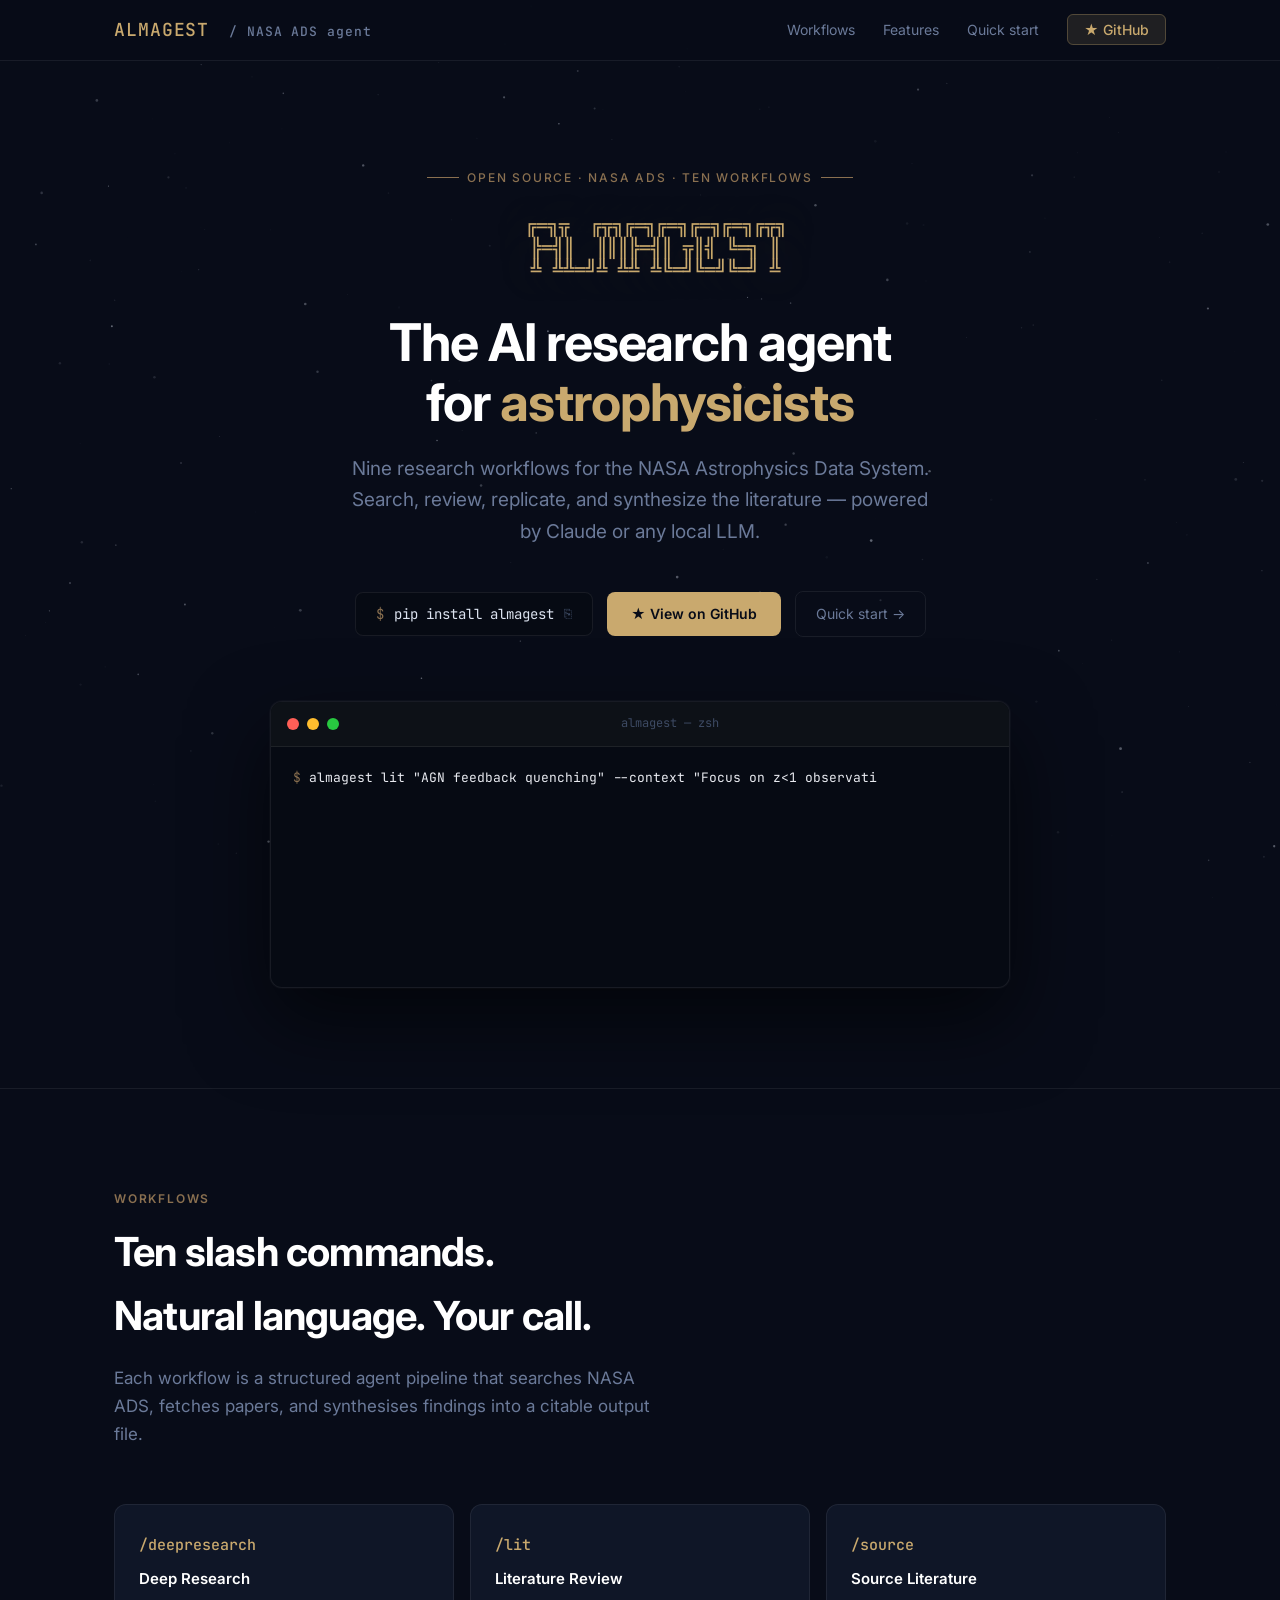
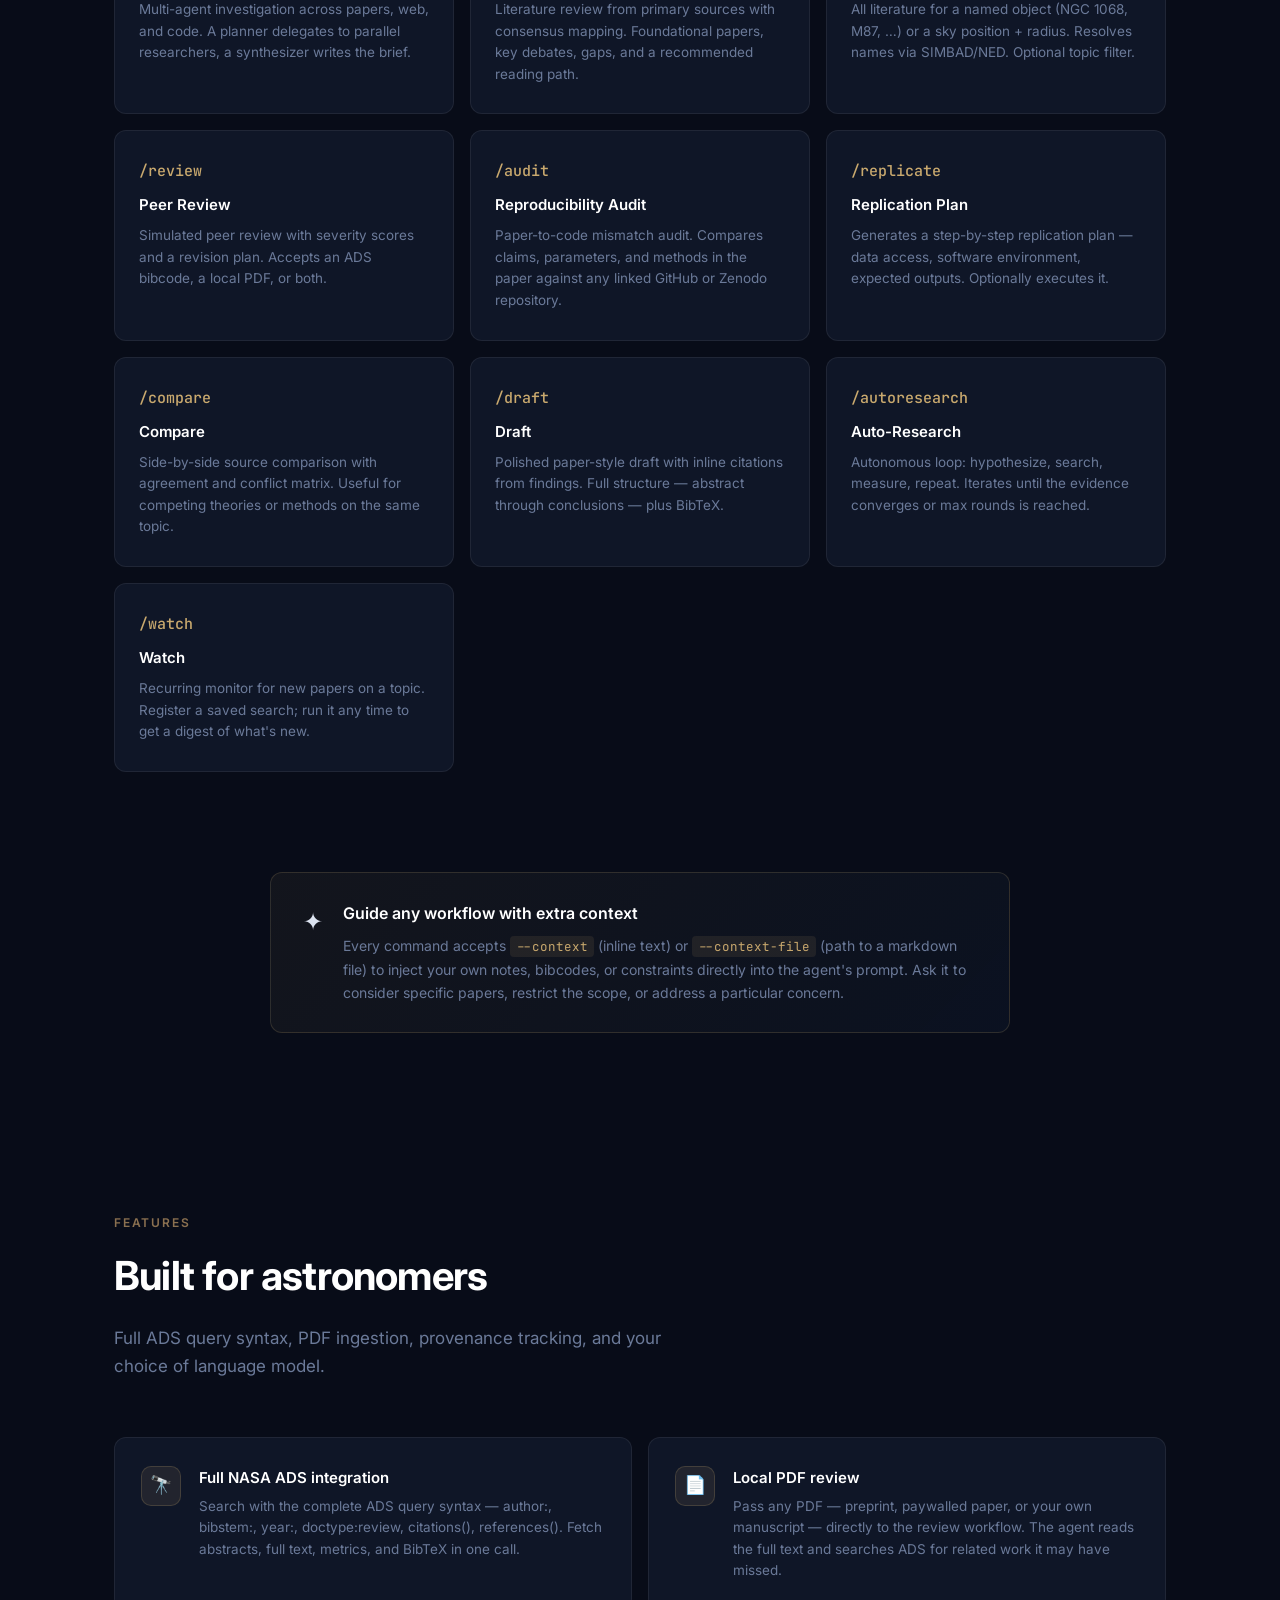
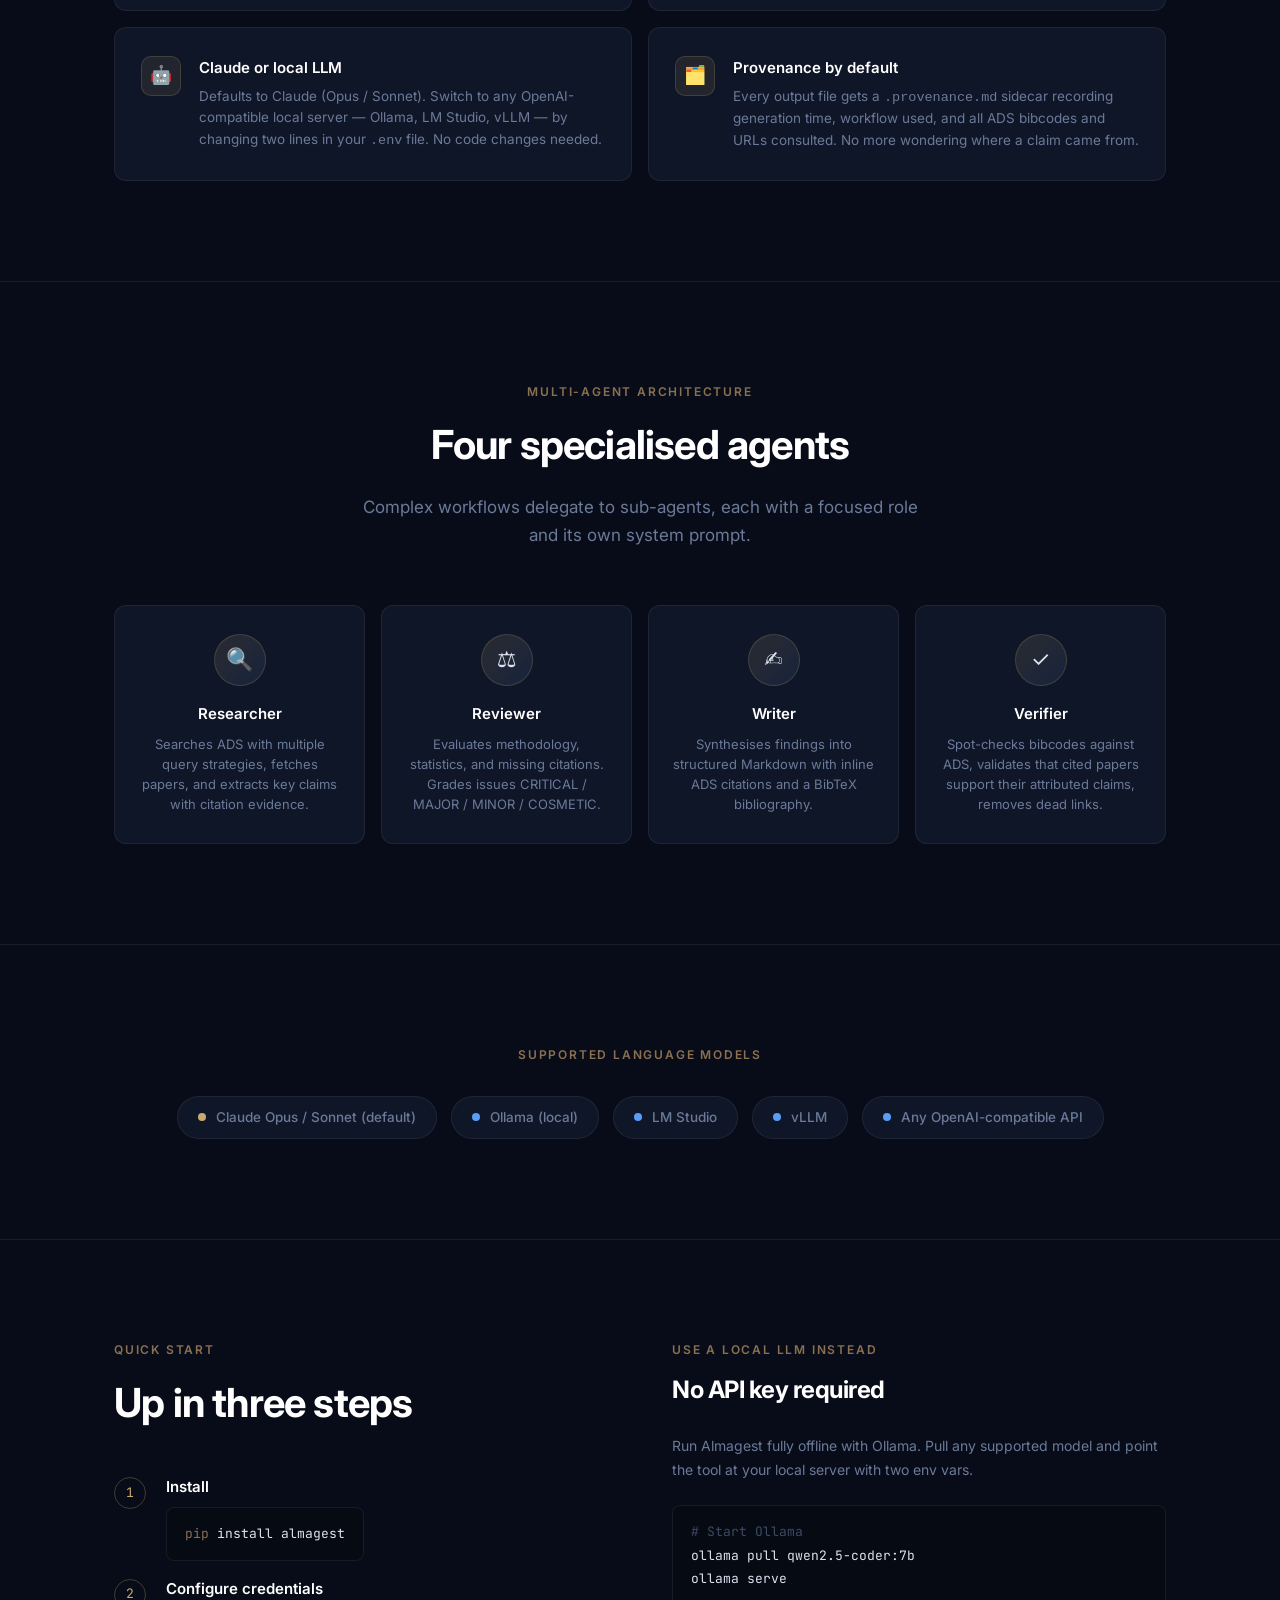
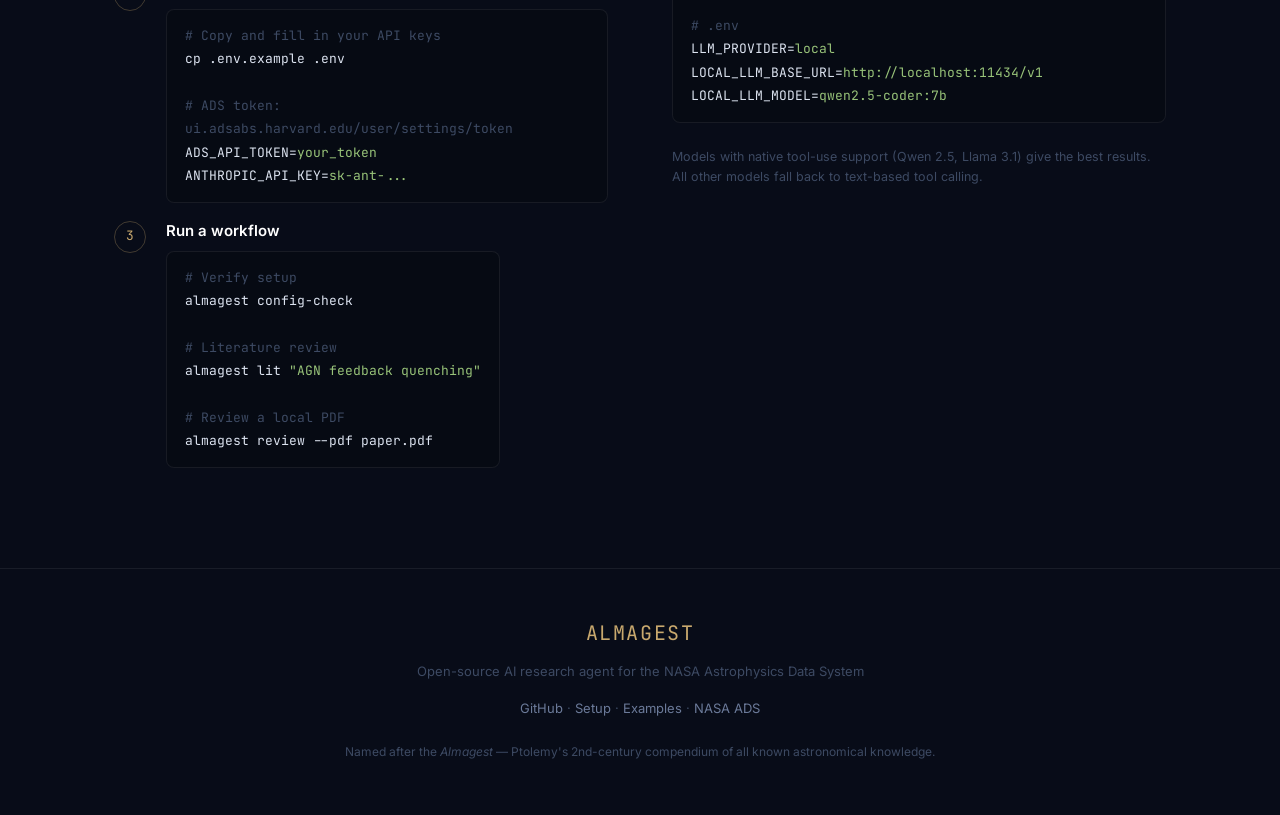
==== docs/index.html @ c1011276 "Initial commit: almagest project" ====
<!DOCTYPE html>
<html lang="en">
<head>
  <meta charset="UTF-8" />
  <meta name="viewport" content="width=device-width, initial-scale=1.0" />
  <title>Almagest — AI Research Agent for NASA ADS</title>
  <meta name="description" content="Open-source AI research agent for NASA Astrophysics Data System. Ten research workflows powered by Claude or any local LLM." />

  <!-- Fonts -->
  <link rel="preconnect" href="https://fonts.googleapis.com" />
  <link rel="preconnect" href="https://fonts.gstatic.com" crossorigin />
  <link href="https://fonts.googleapis.com/css2?family=Inter:wght@300;400;500;600;700&family=JetBrains+Mono:wght@400;500&display=swap" rel="stylesheet" />

  <style>
    /* ─── Reset & Base ─────────────────────────────────────────── */
    *, *::before, *::after { box-sizing: border-box; margin: 0; padding: 0; }

    :root {
      --bg:        #080c18;
      --bg-2:      #0c1120;
      --bg-card:   #0f1627;
      --border:    rgba(255,255,255,0.07);
      --border-h:  rgba(201,169,110,0.3);
      --gold:      #c9a96e;
      --gold-dim:  #8a7050;
      --blue:      #5b9cf6;
      --blue-dim:  #3a6aba;
      --text:      #dce3f0;
      --text-muted:#6b7a99;
      --text-dim:  #3d4a63;
      --code-bg:   #060a13;
      --radius:    12px;
      --radius-sm: 8px;
    }

    html { scroll-behavior: smooth; }

    body {
      background: var(--bg);
      color: var(--text);
      font-family: 'Inter', system-ui, sans-serif;
      font-size: 16px;
      line-height: 1.6;
      overflow-x: hidden;
    }

    a { color: var(--gold); text-decoration: none; }
    a:hover { text-decoration: underline; }

    /* ─── Stars Background ─────────────────────────────────────── */
    #stars-canvas {
      position: fixed;
      inset: 0;
      z-index: 0;
      pointer-events: none;
      opacity: 0.5;
    }

    /* ─── Layout ───────────────────────────────────────────────── */
    .container {
      max-width: 1100px;
      margin: 0 auto;
      padding: 0 24px;
      position: relative;
      z-index: 1;
    }

    section { padding: 100px 0; }
    section + section { border-top: 1px solid var(--border); }

    /* ─── Nav ──────────────────────────────────────────────────── */
    nav {
      position: fixed;
      top: 0; left: 0; right: 0;
      z-index: 100;
      background: rgba(8,12,24,0.85);
      backdrop-filter: blur(12px);
      border-bottom: 1px solid var(--border);
    }

    .nav-inner {
      max-width: 1100px;
      margin: 0 auto;
      padding: 0 24px;
      height: 60px;
      display: flex;
      align-items: center;
      justify-content: space-between;
    }

    .nav-logo {
      font-family: 'JetBrains Mono', monospace;
      font-size: 18px;
      font-weight: 500;
      color: var(--gold);
      letter-spacing: 0.05em;
    }

    .nav-logo span { color: var(--text-muted); font-size: 13px; margin-left: 8px; }

    .nav-links {
      display: flex;
      align-items: center;
      gap: 28px;
      list-style: none;
    }

    .nav-links a {
      color: var(--text-muted);
      font-size: 14px;
      transition: color 0.2s;
    }
    .nav-links a:hover { color: var(--text); text-decoration: none; }

    .btn-nav {
      background: rgba(201,169,110,0.12);
      border: 1px solid rgba(201,169,110,0.3);
      color: var(--gold) !important;
      padding: 6px 16px;
      border-radius: 6px;
      font-size: 13px;
      font-weight: 500;
      transition: background 0.2s, border-color 0.2s;
    }
    .btn-nav:hover { background: rgba(201,169,110,0.2); text-decoration: none !important; }

    /* ─── Hero ─────────────────────────────────────────────────── */
    .hero {
      padding: 160px 0 100px;
      text-align: center;
      position: relative;
      z-index: 1;
    }

    .hero-eyebrow {
      display: inline-flex;
      align-items: center;
      gap: 8px;
      font-size: 12px;
      font-weight: 500;
      letter-spacing: 0.15em;
      text-transform: uppercase;
      color: var(--gold-dim);
      margin-bottom: 28px;
    }

    .hero-eyebrow::before,
    .hero-eyebrow::after {
      content: '';
      display: block;
      width: 32px;
      height: 1px;
      background: var(--gold-dim);
    }

    .ascii-logo {
      font-family: 'JetBrains Mono', monospace;
      font-size: clamp(10px, 2vw, 17px);
      font-weight: 400;
      color: var(--gold);
      line-height: 1.3;
      letter-spacing: 0.05em;
      margin-bottom: 32px;
      white-space: pre;
      text-shadow: 0 0 40px rgba(201,169,110,0.4);
    }

    .hero h1 {
      font-size: clamp(28px, 5vw, 52px);
      font-weight: 700;
      line-height: 1.15;
      letter-spacing: -0.02em;
      margin-bottom: 20px;
      color: #fff;
    }

    .hero h1 em {
      font-style: normal;
      color: var(--gold);
    }

    .hero-sub {
      font-size: clamp(16px, 2vw, 19px);
      color: var(--text-muted);
      max-width: 600px;
      margin: 0 auto 44px;
      line-height: 1.65;
    }

    .hero-actions {
      display: flex;
      align-items: center;
      justify-content: center;
      gap: 14px;
      flex-wrap: wrap;
      margin-bottom: 64px;
    }

    .install-cmd {
      display: flex;
      align-items: center;
      gap: 10px;
      background: var(--code-bg);
      border: 1px solid var(--border);
      border-radius: var(--radius-sm);
      padding: 10px 20px;
      font-family: 'JetBrains Mono', monospace;
      font-size: 14px;
      color: var(--text);
      cursor: pointer;
      transition: border-color 0.2s;
      position: relative;
    }
    .install-cmd:hover { border-color: var(--border-h); }
    .install-cmd .prompt { color: var(--gold-dim); }
    .install-cmd .copy-icon {
      color: var(--text-dim);
      font-size: 13px;
      transition: color 0.2s;
    }
    .install-cmd:hover .copy-icon { color: var(--text-muted); }
    .copy-tooltip {
      position: absolute;
      top: -30px; left: 50%; transform: translateX(-50%);
      background: var(--gold);
      color: #000;
      font-size: 11px;
      padding: 3px 8px;
      border-radius: 4px;
      white-space: nowrap;
      opacity: 0;
      pointer-events: none;
      transition: opacity 0.2s;
    }
    .install-cmd.copied .copy-tooltip { opacity: 1; }

    .btn-primary {
      display: inline-flex;
      align-items: center;
      gap: 8px;
      background: var(--gold);
      color: #080c18;
      font-weight: 600;
      font-size: 14px;
      padding: 11px 24px;
      border-radius: var(--radius-sm);
      transition: opacity 0.2s, transform 0.15s;
    }
    .btn-primary:hover { opacity: 0.88; text-decoration: none; transform: translateY(-1px); }

    .btn-secondary {
      display: inline-flex;
      align-items: center;
      gap: 8px;
      background: transparent;
      color: var(--text-muted);
      font-size: 14px;
      padding: 11px 20px;
      border: 1px solid var(--border);
      border-radius: var(--radius-sm);
      transition: border-color 0.2s, color 0.2s;
    }
    .btn-secondary:hover { border-color: var(--border-h); color: var(--text); text-decoration: none; }

    /* ─── Terminal Demo ─────────────────────────────────────────── */
    .terminal {
      background: var(--code-bg);
      border: 1px solid var(--border);
      border-radius: var(--radius);
      overflow: hidden;
      max-width: 740px;
      margin: 0 auto;
      box-shadow: 0 32px 80px rgba(0,0,0,0.6), 0 0 0 1px rgba(255,255,255,0.03);
    }

    .terminal-bar {
      background: #0d1117;
      padding: 12px 16px;
      display: flex;
      align-items: center;
      gap: 8px;
      border-bottom: 1px solid var(--border);
    }

    .dot { width: 12px; height: 12px; border-radius: 50%; }
    .dot-r { background: #ff5f57; }
    .dot-y { background: #ffbd2e; }
    .dot-g { background: #28c840; }
    .terminal-title {
      flex: 1; text-align: center;
      font-family: 'JetBrains Mono', monospace;
      font-size: 12px;
      color: var(--text-dim);
    }

    .terminal-body {
      padding: 20px 22px;
      font-family: 'JetBrains Mono', monospace;
      font-size: 13px;
      line-height: 1.7;
      min-height: 240px;
    }

    .t-line { display: flex; align-items: flex-start; gap: 8px; margin-bottom: 2px; }
    .t-prompt { color: var(--gold-dim); flex-shrink: 0; }
    .t-cmd { color: #e8eaf0; }
    .t-out { color: var(--text-muted); padding-left: 0; }
    .t-out.cyan { color: #5b9cf6; }
    .t-out.green { color: #4caf82; }
    .t-out.dim { color: var(--text-dim); }
    .t-out.gold { color: var(--gold); }
    .t-cursor {
      display: inline-block;
      width: 8px; height: 14px;
      background: var(--gold);
      vertical-align: middle;
      animation: blink 1s step-end infinite;
    }
    @keyframes blink { 0%,100%{opacity:1} 50%{opacity:0} }

    /* ─── Section Headers ──────────────────────────────────────── */
    .section-label {
      font-size: 12px;
      font-weight: 600;
      letter-spacing: 0.15em;
      text-transform: uppercase;
      color: var(--gold-dim);
      margin-bottom: 12px;
    }

    .section-title {
      font-size: clamp(26px, 3.5vw, 40px);
      font-weight: 700;
      letter-spacing: -0.02em;
      color: #fff;
      margin-bottom: 16px;
    }

    .section-sub {
      font-size: 17px;
      color: var(--text-muted);
      max-width: 560px;
      line-height: 1.65;
    }

    .section-header { margin-bottom: 56px; }

    /* ─── Workflow Grid ─────────────────────────────────────────── */
    .workflow-grid {
      display: grid;
      grid-template-columns: repeat(3, 1fr);
      gap: 16px;
    }

    @media (max-width: 768px) {
      .workflow-grid { grid-template-columns: repeat(2, 1fr); }
    }
    @media (max-width: 480px) {
      .workflow-grid { grid-template-columns: 1fr; }
    }

    .workflow-card {
      background: var(--bg-card);
      border: 1px solid var(--border);
      border-radius: var(--radius);
      padding: 28px 24px;
      transition: border-color 0.2s, transform 0.2s, box-shadow 0.2s;
      cursor: default;
    }

    .workflow-card:hover {
      border-color: var(--border-h);
      transform: translateY(-3px);
      box-shadow: 0 12px 32px rgba(0,0,0,0.4);
    }

    .workflow-cmd {
      font-family: 'JetBrains Mono', monospace;
      font-size: 15px;
      font-weight: 500;
      color: var(--gold);
      margin-bottom: 10px;
    }

    .workflow-card h3 {
      font-size: 15px;
      font-weight: 600;
      color: #fff;
      margin-bottom: 8px;
    }

    .workflow-card p {
      font-size: 13.5px;
      color: var(--text-muted);
      line-height: 1.6;
    }

    /* ─── Features ─────────────────────────────────────────────── */
    .features-grid {
      display: grid;
      grid-template-columns: repeat(2, 1fr);
      gap: 16px;
    }

    @media (max-width: 640px) { .features-grid { grid-template-columns: 1fr; } }

    .feature-card {
      background: var(--bg-card);
      border: 1px solid var(--border);
      border-radius: var(--radius);
      padding: 28px 26px;
      display: flex;
      gap: 18px;
    }

    .feature-icon {
      width: 40px;
      height: 40px;
      flex-shrink: 0;
      border-radius: 10px;
      background: rgba(201,169,110,0.1);
      border: 1px solid rgba(201,169,110,0.2);
      display: flex;
      align-items: center;
      justify-content: center;
      font-size: 18px;
    }

    .feature-card h3 {
      font-size: 15px;
      font-weight: 600;
      color: #fff;
      margin-bottom: 6px;
    }
    .feature-card p { font-size: 13.5px; color: var(--text-muted); line-height: 1.6; }

    /* ─── Agents ────────────────────────────────────────────────── */
    .agents-grid {
      display: grid;
      grid-template-columns: repeat(4, 1fr);
      gap: 16px;
    }

    @media (max-width: 860px) { .agents-grid { grid-template-columns: repeat(2, 1fr); } }
    @media (max-width: 480px) { .agents-grid { grid-template-columns: 1fr; } }

    .agent-card {
      background: var(--bg-card);
      border: 1px solid var(--border);
      border-radius: var(--radius);
      padding: 28px 22px;
      text-align: center;
    }

    .agent-icon {
      width: 52px;
      height: 52px;
      margin: 0 auto 16px;
      border-radius: 50%;
      background: linear-gradient(135deg, rgba(201,169,110,0.15), rgba(91,156,246,0.1));
      border: 1px solid rgba(201,169,110,0.2);
      display: flex;
      align-items: center;
      justify-content: center;
      font-size: 22px;
    }

    .agent-card h3 {
      font-size: 15px;
      font-weight: 600;
      color: #fff;
      margin-bottom: 8px;
    }
    .agent-card p { font-size: 13px; color: var(--text-muted); line-height: 1.55; }

    /* ─── LLM / Provider Badges ─────────────────────────────────── */
    .providers {
      display: flex;
      align-items: center;
      justify-content: center;
      gap: 14px;
      flex-wrap: wrap;
    }

    .provider-badge {
      display: flex;
      align-items: center;
      gap: 10px;
      background: var(--bg-card);
      border: 1px solid var(--border);
      border-radius: 40px;
      padding: 10px 20px;
      font-size: 13.5px;
      color: var(--text-muted);
      font-weight: 500;
    }

    .provider-dot {
      width: 8px; height: 8px;
      border-radius: 50%;
      background: var(--gold);
    }

    .provider-badge.default .provider-dot { background: var(--gold); }
    .provider-badge.alt .provider-dot { background: var(--blue); }

    /* ─── Quickstart ────────────────────────────────────────────── */
    .quickstart-steps {
      display: flex;
      flex-direction: column;
      gap: 16px;
      max-width: 680px;
    }

    .step {
      display: flex;
      gap: 20px;
      align-items: flex-start;
    }

    .step-num {
      width: 32px;
      height: 32px;
      flex-shrink: 0;
      border-radius: 50%;
      border: 1px solid var(--border-h);
      color: var(--gold);
      font-family: 'JetBrains Mono', monospace;
      font-size: 13px;
      display: flex;
      align-items: center;
      justify-content: center;
      margin-top: 2px;
    }

    .step-body h4 {
      font-size: 15px;
      font-weight: 600;
      color: #fff;
      margin-bottom: 8px;
    }

    .code-block {
      background: var(--code-bg);
      border: 1px solid var(--border);
      border-radius: var(--radius-sm);
      padding: 14px 18px;
      font-family: 'JetBrains Mono', monospace;
      font-size: 13px;
      line-height: 1.8;
      color: var(--text);
    }

    .code-block .comment { color: var(--text-dim); }
    .code-block .cmd { color: var(--gold-dim); }
    .code-block .arg { color: var(--blue); }
    .code-block .str { color: #98c379; }

    /* ─── Extra context callout ─────────────────────────────────── */
    .callout {
      background: linear-gradient(135deg, rgba(201,169,110,0.06), rgba(91,156,246,0.04));
      border: 1px solid rgba(201,169,110,0.18);
      border-radius: var(--radius);
      padding: 28px 32px;
      display: flex;
      gap: 20px;
      align-items: flex-start;
      max-width: 740px;
      margin: 0 auto;
    }

    .callout-icon { font-size: 24px; flex-shrink: 0; margin-top: 2px; }

    .callout h3 {
      font-size: 16px;
      font-weight: 600;
      color: #fff;
      margin-bottom: 8px;
    }
    .callout p { font-size: 14px; color: var(--text-muted); line-height: 1.65; }

    .callout code {
      font-family: 'JetBrains Mono', monospace;
      font-size: 12.5px;
      background: rgba(201,169,110,0.1);
      color: var(--gold);
      padding: 2px 6px;
      border-radius: 4px;
    }

    /* ─── Footer ────────────────────────────────────────────────── */
    footer {
      border-top: 1px solid var(--border);
      padding: 48px 0;
      text-align: center;
      position: relative;
      z-index: 1;
    }

    .footer-logo {
      font-family: 'JetBrains Mono', monospace;
      font-size: 20px;
      color: var(--gold);
      letter-spacing: 0.08em;
      margin-bottom: 12px;
    }

    footer p {
      font-size: 13px;
      color: var(--text-dim);
      margin-bottom: 6px;
    }

    footer a { color: var(--text-muted); }
    footer a:hover { color: var(--text); }

    /* ─── Divider ────────────────────────────────────────────────── */
    .divider {
      width: 48px;
      height: 2px;
      background: linear-gradient(to right, var(--gold), transparent);
      margin: 0 auto 60px;
      border-radius: 2px;
    }

    /* ─── Animate on scroll ─────────────────────────────────────── */
    .fade-up {
      opacity: 0;
      transform: translateY(24px);
      transition: opacity 0.6s ease, transform 0.6s ease;
    }
    .fade-up.visible {
      opacity: 1;
      transform: translateY(0);
    }
  </style>
</head>
<body>

  <!-- Stars canvas -->
  <canvas id="stars-canvas"></canvas>

  <!-- ─── Navigation ──────────────────────────────────────────── -->
  <nav>
    <div class="nav-inner">
      <div class="nav-logo">
        ALMAGEST <span>/ NASA ADS agent</span>
      </div>
      <ul class="nav-links">
        <li><a href="#workflows">Workflows</a></li>
        <li><a href="#features">Features</a></li>
        <li><a href="#quickstart">Quick start</a></li>
        <li><a href="https://github.com" class="btn-nav">★ GitHub</a></li>
      </ul>
    </div>
  </nav>

  <!-- ─── Hero ────────────────────────────────────────────────── -->
  <section class="hero">
    <div class="container">
      <div class="hero-eyebrow">Open source · NASA ADS · Ten workflows</div>

      <pre class="ascii-logo">   ╔═╗╦  ╔╦╗╔═╗╔═╗╔═╗╔═╗╔╦╗
   ╠═╣║  ║║║╠═╣║ ╦║╣ ╚═╗ ║
   ╩ ╩╩═╝╩ ╩╩ ╩╚═╝╚═╝╚═╝ ╩</pre>

      <h1>The AI research agent<br/>for <em>astrophysicists</em></h1>

      <p class="hero-sub">
        Nine research workflows for the NASA Astrophysics Data System.
        Search, review, replicate, and synthesize the literature — powered by Claude or any local LLM.
      </p>

      <div class="hero-actions">
        <div class="install-cmd" onclick="copyInstall(this)" title="Click to copy">
          <span class="prompt">$</span>
          <span>pip install almagest</span>
          <span class="copy-icon">⎘</span>
          <div class="copy-tooltip">Copied!</div>
        </div>
        <a href="https://github.com" class="btn-primary">★ View on GitHub</a>
        <a href="#quickstart" class="btn-secondary">Quick start →</a>
      </div>

      <!-- Terminal demo -->
      <div class="terminal fade-up">
        <div class="terminal-bar">
          <div class="dot dot-r"></div>
          <div class="dot dot-y"></div>
          <div class="dot dot-g"></div>
          <div class="terminal-title">almagest — zsh</div>
        </div>
        <div class="terminal-body" id="terminal-body">
          <!-- Animated by JS -->
        </div>
      </div>
    </div>
  </section>

  <!-- ─── Workflows ────────────────────────────────────────────── -->
  <section id="workflows">
    <div class="container">
      <div class="section-header fade-up">
        <div class="section-label">Workflows</div>
        <h2 class="section-title">Ten slash commands.<br/>Natural language. Your call.</h2>
        <p class="section-sub">
          Each workflow is a structured agent pipeline that searches NASA ADS,
          fetches papers, and synthesises findings into a citable output file.
        </p>
      </div>

      <div class="workflow-grid">
        <div class="workflow-card fade-up">
          <div class="workflow-cmd">/deepresearch</div>
          <h3>Deep Research</h3>
          <p>Multi-agent investigation across papers, web, and code. A planner delegates to parallel researchers, a synthesizer writes the brief.</p>
        </div>
        <div class="workflow-card fade-up">
          <div class="workflow-cmd">/lit</div>
          <h3>Literature Review</h3>
          <p>Literature review from primary sources with consensus mapping. Foundational papers, key debates, gaps, and a recommended reading path.</p>
        </div>
        <div class="workflow-card fade-up">
          <div class="workflow-cmd">/source</div>
          <h3>Source Literature</h3>
          <p>All literature for a named object (NGC 1068, M87, …) or a sky position + radius. Resolves names via SIMBAD/NED. Optional topic filter.</p>
        </div>
        <div class="workflow-card fade-up">
          <div class="workflow-cmd">/review</div>
          <h3>Peer Review</h3>
          <p>Simulated peer review with severity scores and a revision plan. Accepts an ADS bibcode, a local PDF, or both.</p>
        </div>
        <div class="workflow-card fade-up">
          <div class="workflow-cmd">/audit</div>
          <h3>Reproducibility Audit</h3>
          <p>Paper-to-code mismatch audit. Compares claims, parameters, and methods in the paper against any linked GitHub or Zenodo repository.</p>
        </div>
        <div class="workflow-card fade-up">
          <div class="workflow-cmd">/replicate</div>
          <h3>Replication Plan</h3>
          <p>Generates a step-by-step replication plan — data access, software environment, expected outputs. Optionally executes it.</p>
        </div>
        <div class="workflow-card fade-up">
          <div class="workflow-cmd">/compare</div>
          <h3>Compare</h3>
          <p>Side-by-side source comparison with agreement and conflict matrix. Useful for competing theories or methods on the same topic.</p>
        </div>
        <div class="workflow-card fade-up">
          <div class="workflow-cmd">/draft</div>
          <h3>Draft</h3>
          <p>Polished paper-style draft with inline citations from findings. Full structure — abstract through conclusions — plus BibTeX.</p>
        </div>
        <div class="workflow-card fade-up">
          <div class="workflow-cmd">/autoresearch</div>
          <h3>Auto-Research</h3>
          <p>Autonomous loop: hypothesize, search, measure, repeat. Iterates until the evidence converges or max rounds is reached.</p>
        </div>
        <div class="workflow-card fade-up">
          <div class="workflow-cmd">/watch</div>
          <h3>Watch</h3>
          <p>Recurring monitor for new papers on a topic. Register a saved search; run it any time to get a digest of what's new.</p>
        </div>
      </div>
    </div>
  </section>

  <!-- ─── Extra context callout ────────────────────────────────── -->
  <div class="container" style="padding-top: 0; padding-bottom: 80px; position: relative; z-index: 1;">
    <div class="callout fade-up">
      <div class="callout-icon">✦</div>
      <div>
        <h3>Guide any workflow with extra context</h3>
        <p>
          Every command accepts <code>--context</code> (inline text) or <code>--context-file</code> (path to a markdown file)
          to inject your own notes, bibcodes, or constraints directly into the agent's prompt.
          Ask it to consider specific papers, restrict the scope, or address a particular concern.
        </p>
      </div>
    </div>
  </div>

  <!-- ─── Features ─────────────────────────────────────────────── -->
  <section id="features">
    <div class="container">
      <div class="section-header fade-up">
        <div class="section-label">Features</div>
        <h2 class="section-title">Built for astronomers</h2>
        <p class="section-sub">
          Full ADS query syntax, PDF ingestion, provenance tracking, and your choice of language model.
        </p>
      </div>

      <div class="features-grid">
        <div class="feature-card fade-up">
          <div class="feature-icon">🔭</div>
          <div>
            <h3>Full NASA ADS integration</h3>
            <p>Search with the complete ADS query syntax — author:, bibstem:, year:, doctype:review, citations(), references(). Fetch abstracts, full text, metrics, and BibTeX in one call.</p>
          </div>
        </div>
        <div class="feature-card fade-up">
          <div class="feature-icon">📄</div>
          <div>
            <h3>Local PDF review</h3>
            <p>Pass any PDF — preprint, paywalled paper, or your own manuscript — directly to the review workflow. The agent reads the full text and searches ADS for related work it may have missed.</p>
          </div>
        </div>
        <div class="feature-card fade-up">
          <div class="feature-icon">🤖</div>
          <div>
            <h3>Claude or local LLM</h3>
            <p>Defaults to Claude (Opus / Sonnet). Switch to any OpenAI-compatible local server — Ollama, LM Studio, vLLM — by changing two lines in your <code>.env</code> file. No code changes needed.</p>
          </div>
        </div>
        <div class="feature-card fade-up">
          <div class="feature-icon">🗂️</div>
          <div>
            <h3>Provenance by default</h3>
            <p>Every output file gets a <code>.provenance.md</code> sidecar recording generation time, workflow used, and all ADS bibcodes and URLs consulted. No more wondering where a claim came from.</p>
          </div>
        </div>
      </div>
    </div>
  </section>

  <!-- ─── Agents ───────────────────────────────────────────────── -->
  <section id="agents">
    <div class="container">
      <div class="section-header fade-up" style="text-align:center;">
        <div class="section-label">Multi-agent architecture</div>
        <h2 class="section-title">Four specialised agents</h2>
        <p class="section-sub" style="margin:0 auto;">
          Complex workflows delegate to sub-agents, each with a focused role and its own system prompt.
        </p>
      </div>
      <div class="agents-grid">
        <div class="agent-card fade-up">
          <div class="agent-icon">🔍</div>
          <h3>Researcher</h3>
          <p>Searches ADS with multiple query strategies, fetches papers, and extracts key claims with citation evidence.</p>
        </div>
        <div class="agent-card fade-up">
          <div class="agent-icon">⚖️</div>
          <h3>Reviewer</h3>
          <p>Evaluates methodology, statistics, and missing citations. Grades issues CRITICAL / MAJOR / MINOR / COSMETIC.</p>
        </div>
        <div class="agent-card fade-up">
          <div class="agent-icon">✍️</div>
          <h3>Writer</h3>
          <p>Synthesises findings into structured Markdown with inline ADS citations and a BibTeX bibliography.</p>
        </div>
        <div class="agent-card fade-up">
          <div class="agent-icon">✓</div>
          <h3>Verifier</h3>
          <p>Spot-checks bibcodes against ADS, validates that cited papers support their attributed claims, removes dead links.</p>
        </div>
      </div>
    </div>
  </section>

  <!-- ─── LLM Providers ────────────────────────────────────────── -->
  <section>
    <div class="container" style="text-align:center;">
      <div class="section-label fade-up" style="margin-bottom:32px;">Supported language models</div>
      <div class="providers fade-up">
        <div class="provider-badge default">
          <div class="provider-dot"></div> Claude Opus / Sonnet (default)
        </div>
        <div class="provider-badge alt">
          <div class="provider-dot" style="background:var(--blue)"></div> Ollama (local)
        </div>
        <div class="provider-badge alt">
          <div class="provider-dot" style="background:var(--blue)"></div> LM Studio
        </div>
        <div class="provider-badge alt">
          <div class="provider-dot" style="background:var(--blue)"></div> vLLM
        </div>
        <div class="provider-badge alt">
          <div class="provider-dot" style="background:var(--blue)"></div> Any OpenAI-compatible API
        </div>
      </div>
    </div>
  </section>

  <!-- ─── Quick start ──────────────────────────────────────────── -->
  <section id="quickstart">
    <div class="container">
      <div class="fade-up" style="display:grid; grid-template-columns:1fr 1fr; gap:64px; align-items:start;">
        <div>
          <div class="section-label">Quick start</div>
          <h2 class="section-title" style="margin-bottom:40px;">Up in three steps</h2>

          <div class="quickstart-steps">
            <div class="step">
              <div class="step-num">1</div>
              <div class="step-body">
                <h4>Install</h4>
                <div class="code-block">
                  <span class="cmd">pip</span> install almagest
                </div>
              </div>
            </div>

            <div class="step">
              <div class="step-num">2</div>
              <div class="step-body">
                <h4>Configure credentials</h4>
                <div class="code-block">
                  <span class="comment"># Copy and fill in your API keys</span><br/>
                  cp .env.example .env<br/><br/>
                  <span class="comment"># ADS token: ui.adsabs.harvard.edu/user/settings/token</span><br/>
                  ADS_API_TOKEN=<span class="str">your_token</span><br/>
                  ANTHROPIC_API_KEY=<span class="str">sk-ant-...</span>
                </div>
              </div>
            </div>

            <div class="step">
              <div class="step-num">3</div>
              <div class="step-body">
                <h4>Run a workflow</h4>
                <div class="code-block">
                  <span class="comment"># Verify setup</span><br/>
                  almagest config-check<br/><br/>
                  <span class="comment"># Literature review</span><br/>
                  almagest lit <span class="str">"AGN feedback quenching"</span><br/><br/>
                  <span class="comment"># Review a local PDF</span><br/>
                  almagest review --pdf paper.pdf
                </div>
              </div>
            </div>
          </div>
        </div>

        <div>
          <div class="section-label">Use a local LLM instead</div>
          <h2 class="section-title" style="font-size:24px; margin-bottom:24px;">No API key required</h2>
          <p style="color:var(--text-muted); font-size:14px; margin-bottom:24px; line-height:1.7;">
            Run Almagest fully offline with Ollama. Pull any supported model and point the tool at your local server with two env vars.
          </p>
          <div class="code-block" style="margin-bottom:24px;">
            <span class="comment"># Start Ollama</span><br/>
            ollama pull qwen2.5-coder:7b<br/>
            ollama serve<br/><br/>
            <span class="comment"># .env</span><br/>
            LLM_PROVIDER=<span class="str">local</span><br/>
            LOCAL_LLM_BASE_URL=<span class="str">http://localhost:11434/v1</span><br/>
            LOCAL_LLM_MODEL=<span class="str">qwen2.5-coder:7b</span>
          </div>
          <p style="color:var(--text-dim); font-size:12.5px; line-height:1.6;">
            Models with native tool-use support (Qwen 2.5, Llama 3.1) give the best results.
            All other models fall back to text-based tool calling.
          </p>
        </div>
      </div>
    </div>
  </section>

  <!-- ─── Footer ──────────────────────────────────────────────── -->
  <footer>
    <div class="container">
      <div class="footer-logo">ALMAGEST</div>
      <p>Open-source AI research agent for the NASA Astrophysics Data System</p>
      <p style="margin-top:16px;">
        <a href="https://github.com">GitHub</a> ·
        <a href="SETUP.md">Setup</a> ·
        <a href="EXAMPLES.md">Examples</a> ·
        <a href="https://ui.adsabs.harvard.edu">NASA ADS</a>
      </p>
      <p style="margin-top:24px; font-size:12px; color: var(--text-dim);">
        Named after the <em>Almagest</em> — Ptolemy's 2nd-century compendium of all known astronomical knowledge.
      </p>
    </div>
  </footer>

  <!-- ─── Scripts ─────────────────────────────────────────────── -->
  <script>
    // ── Stars ──────────────────────────────────────────────────
    (function() {
      const canvas = document.getElementById('stars-canvas');
      const ctx = canvas.getContext('2d');
      let stars = [];

      function resize() {
        canvas.width = window.innerWidth;
        canvas.height = window.innerHeight;
      }

      function initStars() {
        stars = [];
        const count = Math.floor((canvas.width * canvas.height) / 4000);
        for (let i = 0; i < count; i++) {
          stars.push({
            x: Math.random() * canvas.width,
            y: Math.random() * canvas.height,
            r: Math.random() * 1.2 + 0.2,
            a: Math.random(),
            speed: Math.random() * 0.004 + 0.001,
            phase: Math.random() * Math.PI * 2,
          });
        }
      }

      let frame = 0;
      function draw() {
        ctx.clearRect(0, 0, canvas.width, canvas.height);
        frame++;
        stars.forEach(s => {
          const alpha = s.a * (0.5 + 0.5 * Math.sin(frame * s.speed + s.phase));
          ctx.beginPath();
          ctx.arc(s.x, s.y, s.r, 0, Math.PI * 2);
          ctx.fillStyle = `rgba(220, 227, 240, ${alpha})`;
          ctx.fill();
        });
        requestAnimationFrame(draw);
      }

      window.addEventListener('resize', () => { resize(); initStars(); });
      resize();
      initStars();
      draw();
    })();

    // ── Fade-up on scroll ───────────────────────────────────────
    (function() {
      const els = document.querySelectorAll('.fade-up');
      const observer = new IntersectionObserver(entries => {
        entries.forEach(e => {
          if (e.isIntersecting) { e.target.classList.add('visible'); observer.unobserve(e.target); }
        });
      }, { threshold: 0.1, rootMargin: '0px 0px -40px 0px' });
      els.forEach((el, i) => {
        el.style.transitionDelay = (i % 9) * 60 + 'ms';
        observer.observe(el);
      });
    })();

    // ── Copy install command ────────────────────────────────────
    function copyInstall(el) {
      navigator.clipboard.writeText('pip install almagest').then(() => {
        el.classList.add('copied');
        setTimeout(() => el.classList.remove('copied'), 1800);
      });
    }

    // ── Terminal animation ──────────────────────────────────────
    (function() {
      const body = document.getElementById('terminal-body');

      const script = [
        { type: 'cmd', text: 'almagest lit "AGN feedback quenching" --context "Focus on z<1 observations"' },
        { type: 'out', cls: 'gold',  text: '  Literature Review: AGN feedback quenching' },
        { type: 'out', cls: 'dim',   text: '─────────────────────────────────────────' },
        { type: 'out', cls: 'cyan',  text: '  → ads_search(query=\'AGN feedback star formation quenching\', limit=10)' },
        { type: 'out', cls: 'dim',   text: '    Found 10 results for: AGN feedback star formation quenching' },
        { type: 'out', cls: 'cyan',  text: '  → ads_search(query=\'doctype:review AGN quenching galaxy year:2015-2024\')' },
        { type: 'out', cls: 'dim',   text: '    Found 8 results · fetching top 5 abstracts...' },
        { type: 'out', cls: 'cyan',  text: '  → ads_get_paper(bibcode=\'2012ARA&A..50..455F\')' },
        { type: 'out', cls: 'dim',   text: '    Fabian (2012) — Observational Evidence of AGN Feedback' },
        { type: 'out', cls: 'cyan',  text: '  → ads_export_bibtex(bibcodes=[...12 papers...])' },
        { type: 'out', cls: 'dim',   text: '    BibTeX exported' },
        { type: 'out', cls: '',      text: '' },
        { type: 'out', cls: 'green', text: '  ✓ Saved to outputs/agn-feedback-quenching-lit-review.md' },
      ];

      let lineIdx = 0;
      let charIdx = 0;
      let currentEl = null;
      let waitAfterCmd = false;

      function addLine(cls) {
        const div = document.createElement('div');
        div.className = 't-line';
        if (cls === 'cmd') {
          const p = document.createElement('span');
          p.className = 't-prompt';
          p.textContent = '$ ';
          div.appendChild(p);
        }
        const span = document.createElement('span');
        span.className = cls === 'cmd' ? 't-cmd' : `t-out ${cls}`;
        div.appendChild(span);
        body.appendChild(div);
        return span;
      }

      function type() {
        if (lineIdx >= script.length) {
          // Add blinking cursor at end
          if (currentEl) {
            const cursor = document.createElement('span');
            cursor.className = 't-cursor';
            currentEl.parentElement.appendChild(cursor);
          }
          return;
        }

        const line = script[lineIdx];

        if (charIdx === 0) {
          currentEl = addLine(line.type === 'cmd' ? 'cmd' : line.cls || '');
        }

        if (line.type === 'cmd') {
          if (charIdx < line.text.length) {
            currentEl.textContent = line.text.slice(0, charIdx + 1);
            charIdx++;
            setTimeout(type, 22);
          } else {
            charIdx = 0;
            lineIdx++;
            setTimeout(type, 280);
          }
        } else {
          // Output lines appear instantly
          currentEl.textContent = line.text;
          charIdx = 0;
          lineIdx++;
          setTimeout(type, line.text === '' ? 40 : 90);
        }

        body.scrollTop = body.scrollHeight;
      }

      // Start after a short delay
      setTimeout(type, 900);
    })();
  </script>
</body>
</html>
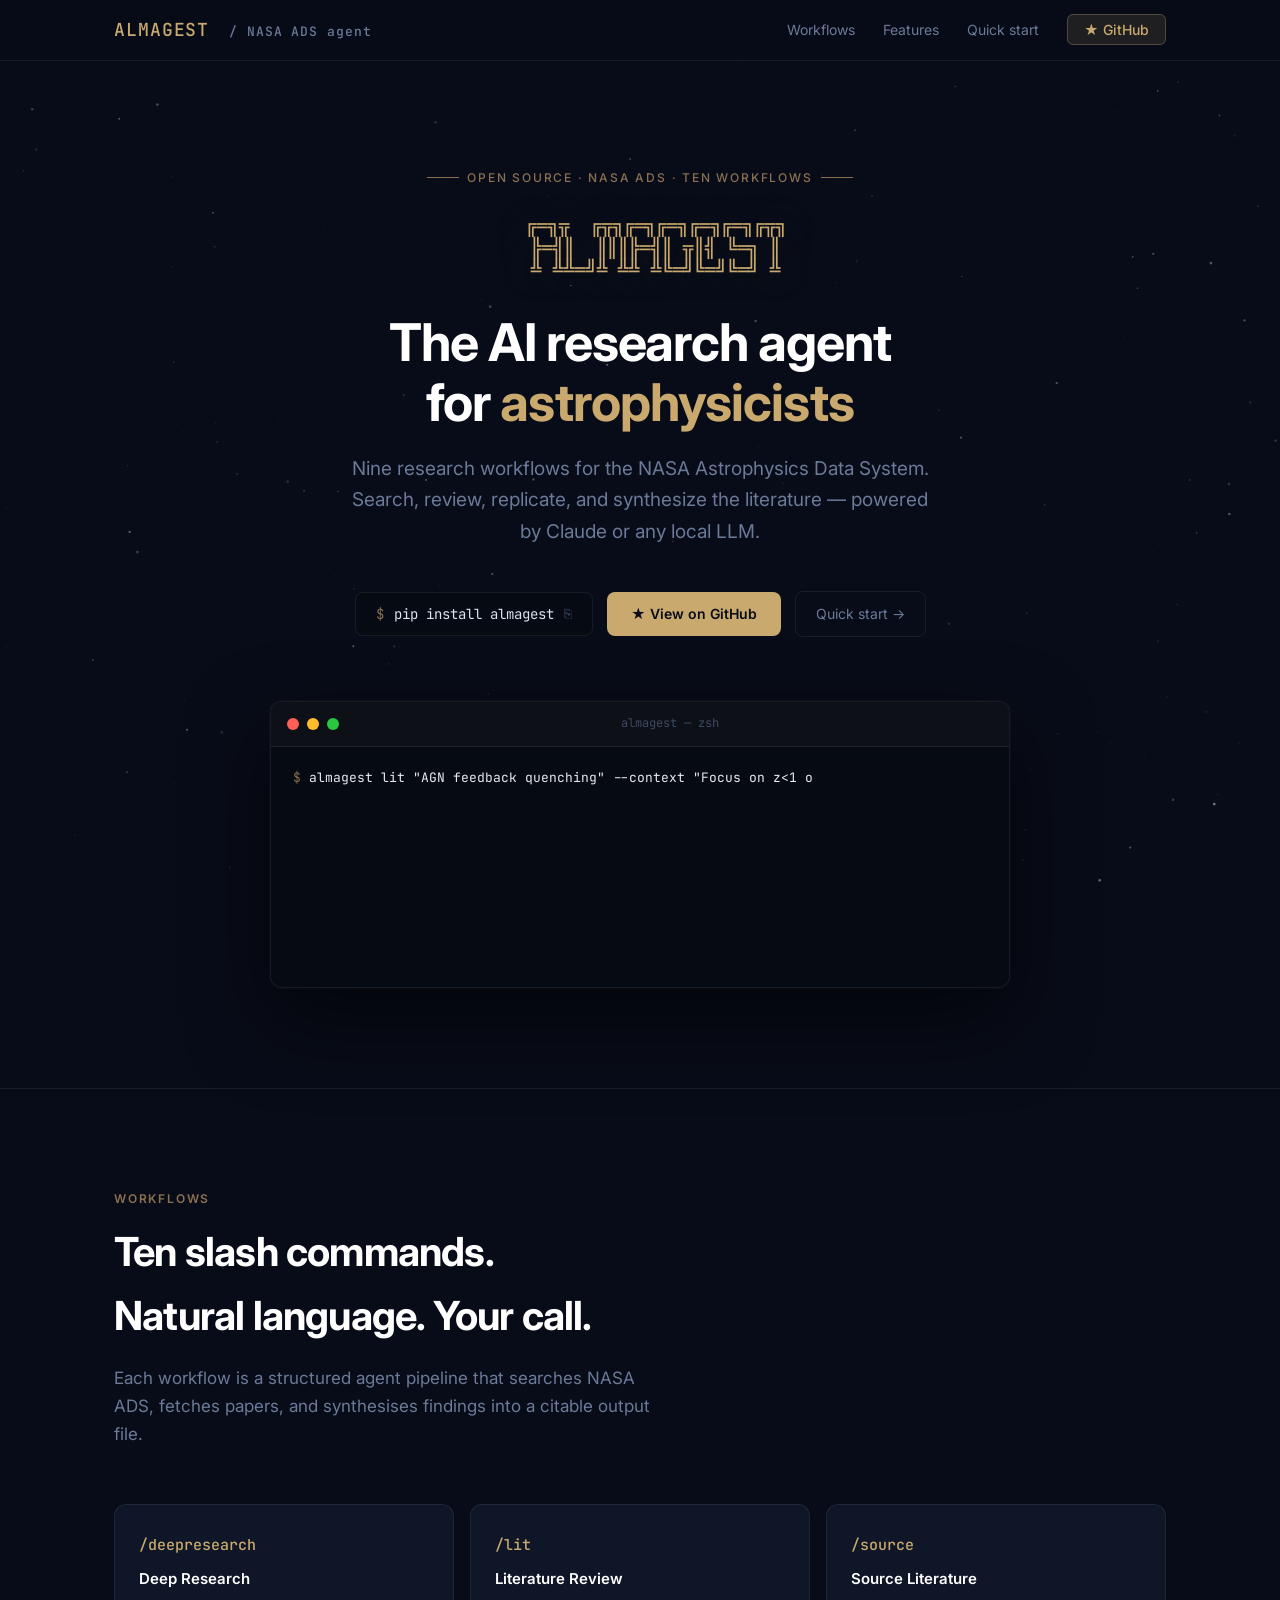
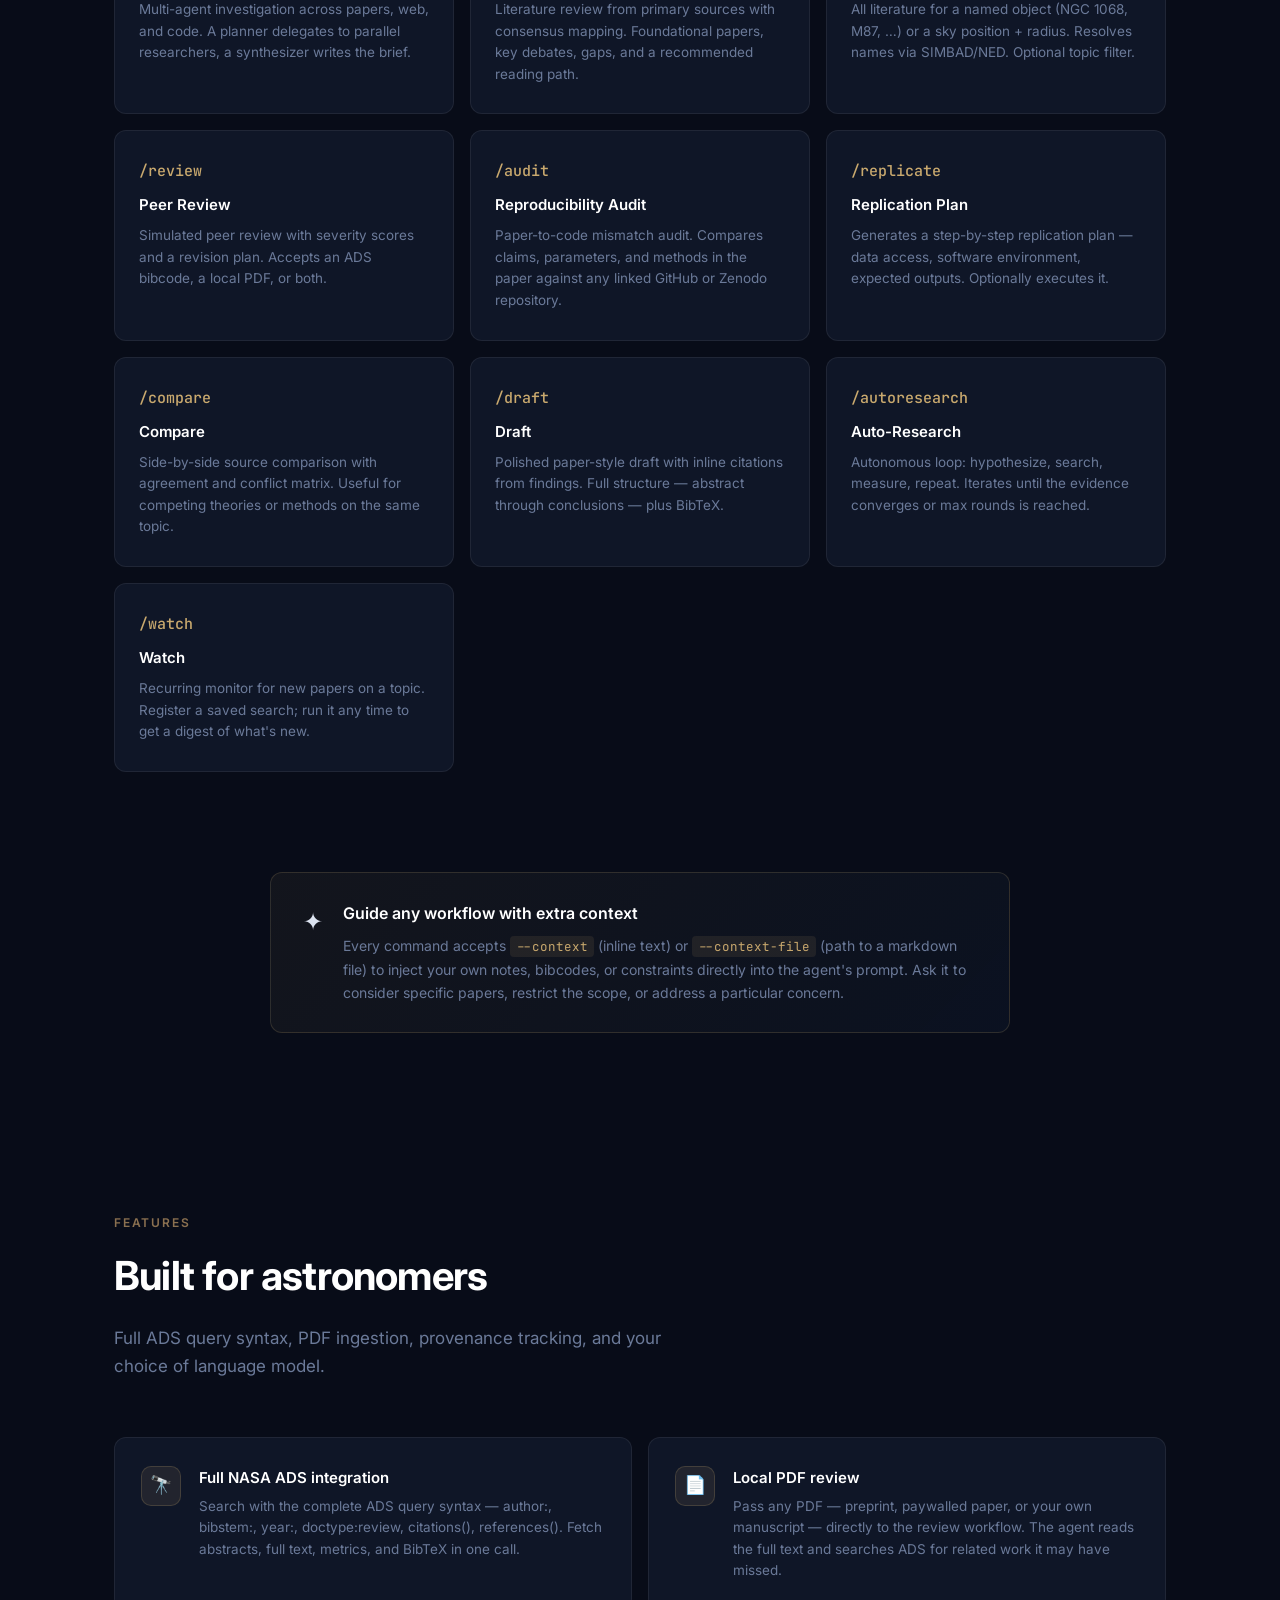
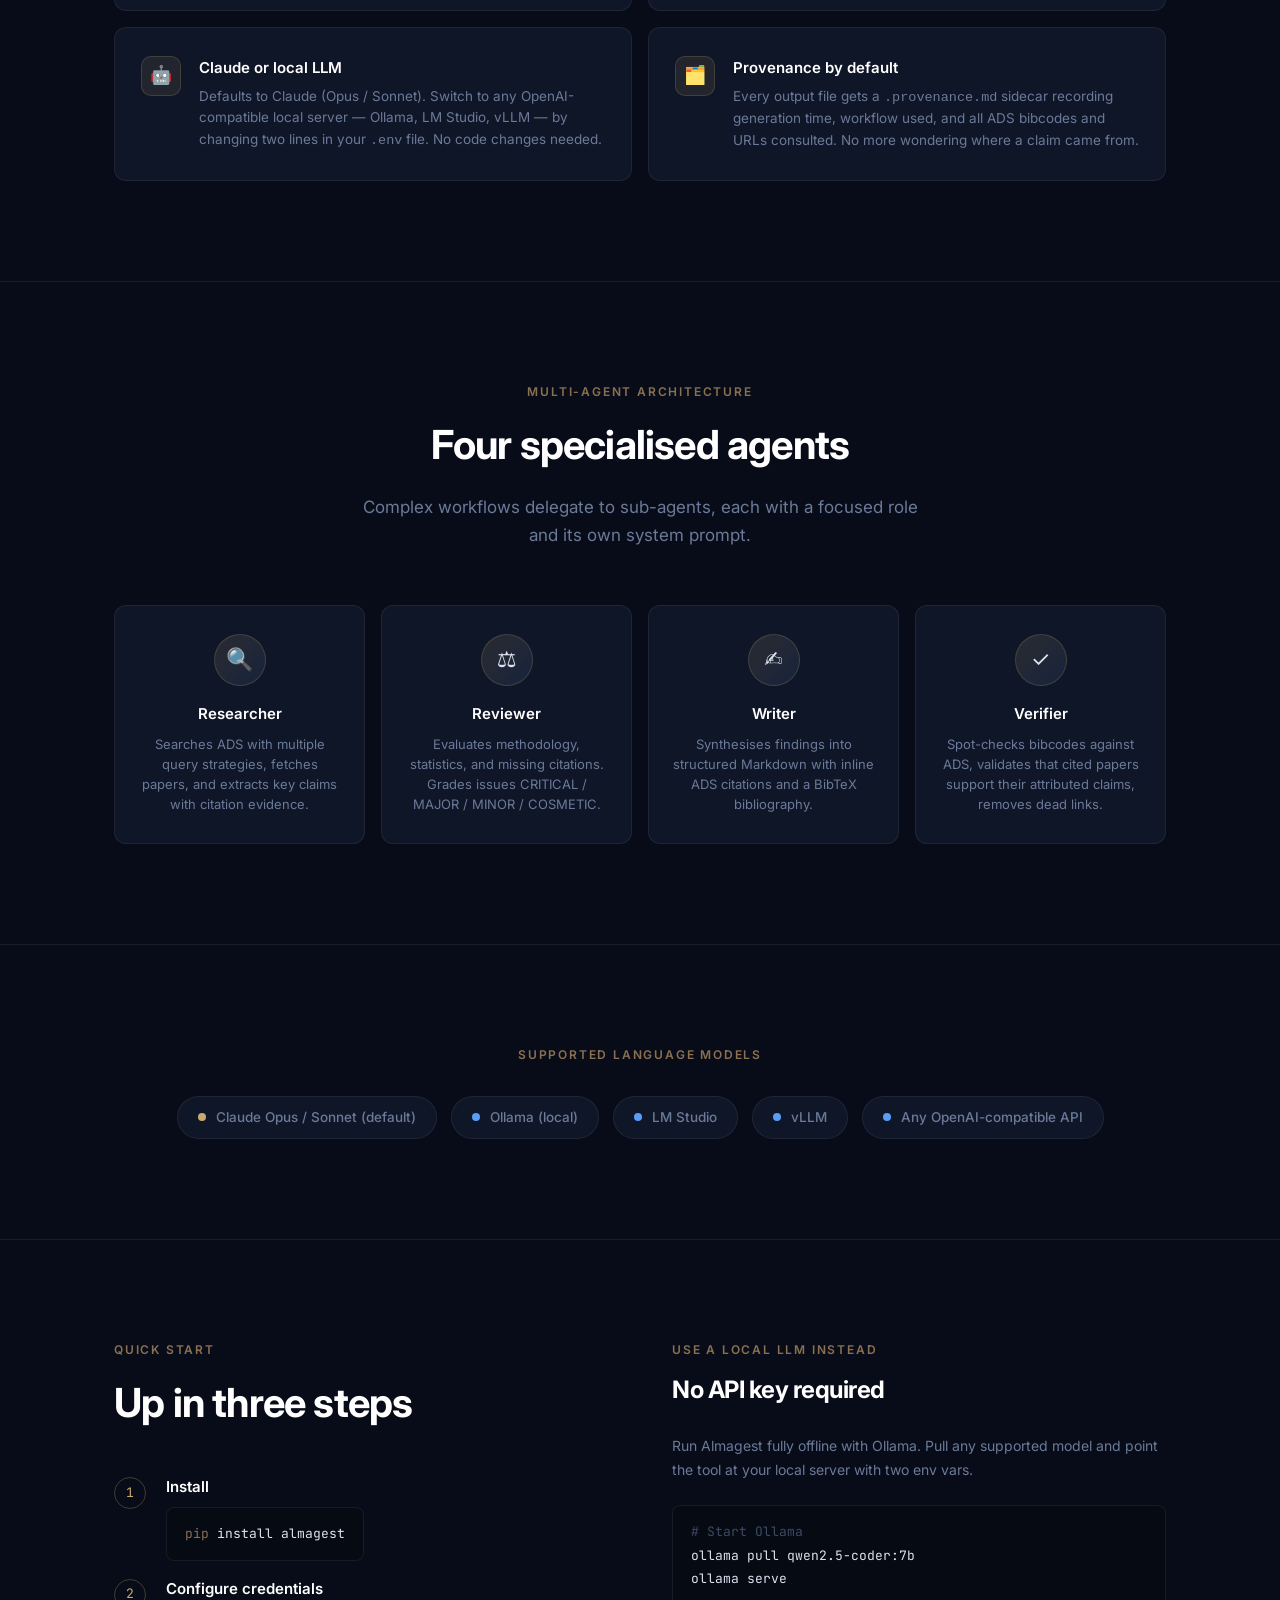
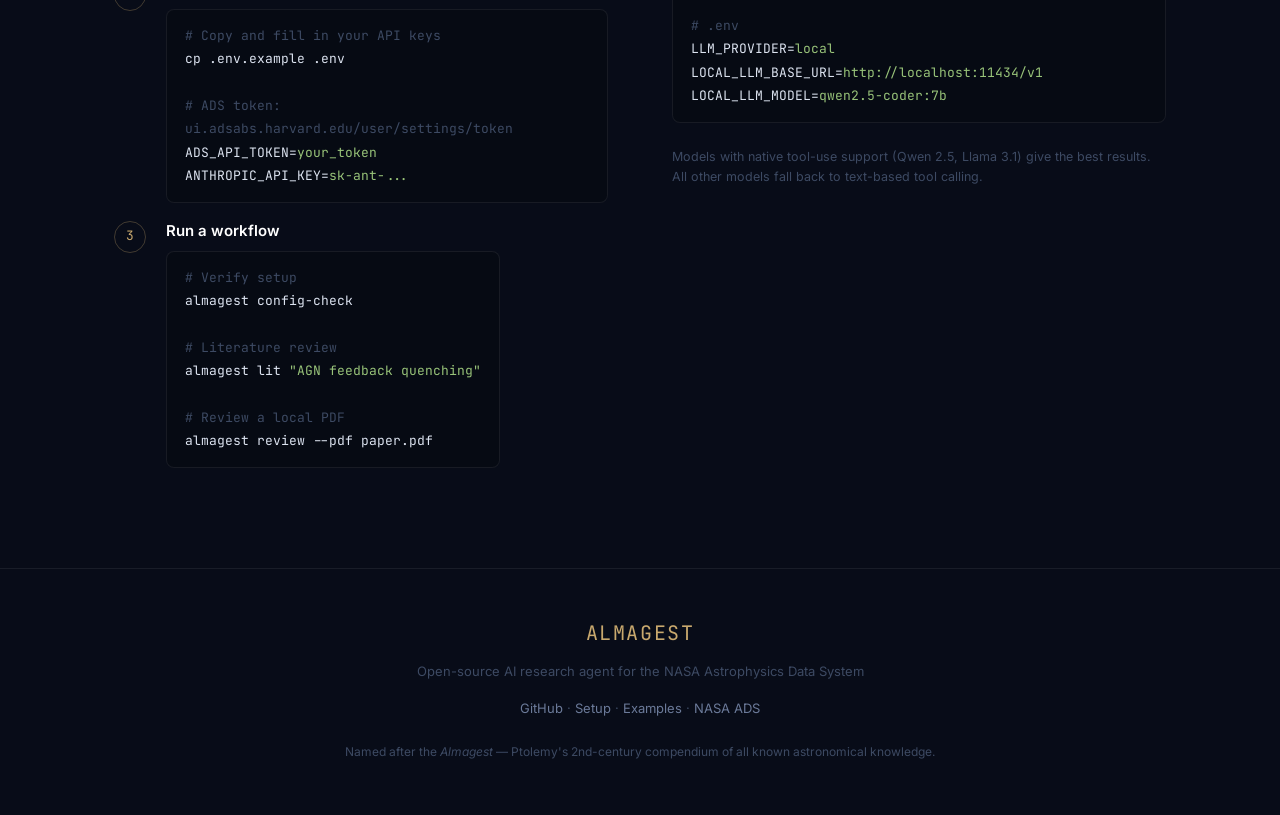
==== commit d4224cea: "Update GitHub links   to jkbarrerab/almagest" ====
--- a/docs/index.html
+++ b/docs/index.html
@@ -650,7 +650,7 @@
         <li><a href="#workflows">Workflows</a></li>
         <li><a href="#features">Features</a></li>
         <li><a href="#quickstart">Quick start</a></li>
-        <li><a href="https://github.com" class="btn-nav">★ GitHub</a></li>
+        <li><a href="https://github.com/jkbarrerab/almagest" class="btn-nav">★ GitHub</a></li>
       </ul>
     </div>
   </nav>
@@ -678,7 +678,7 @@
           <span class="copy-icon">⎘</span>
           <div class="copy-tooltip">Copied!</div>
         </div>
-        <a href="https://github.com" class="btn-primary">★ View on GitHub</a>
+        <a href="https://github.com/jkbarrerab/almagest" class="btn-primary">★ View on GitHub</a>
         <a href="#quickstart" class="btn-secondary">Quick start →</a>
       </div>
 
@@ -962,7 +962,7 @@
       <div class="footer-logo">ALMAGEST</div>
       <p>Open-source AI research agent for the NASA Astrophysics Data System</p>
       <p style="margin-top:16px;">
-        <a href="https://github.com">GitHub</a> ·
+        <a href="https://github.com/jkbarrerab/almagest">GitHub</a> ·
         <a href="SETUP.md">Setup</a> ·
         <a href="EXAMPLES.md">Examples</a> ·
         <a href="https://ui.adsabs.harvard.edu">NASA ADS</a>
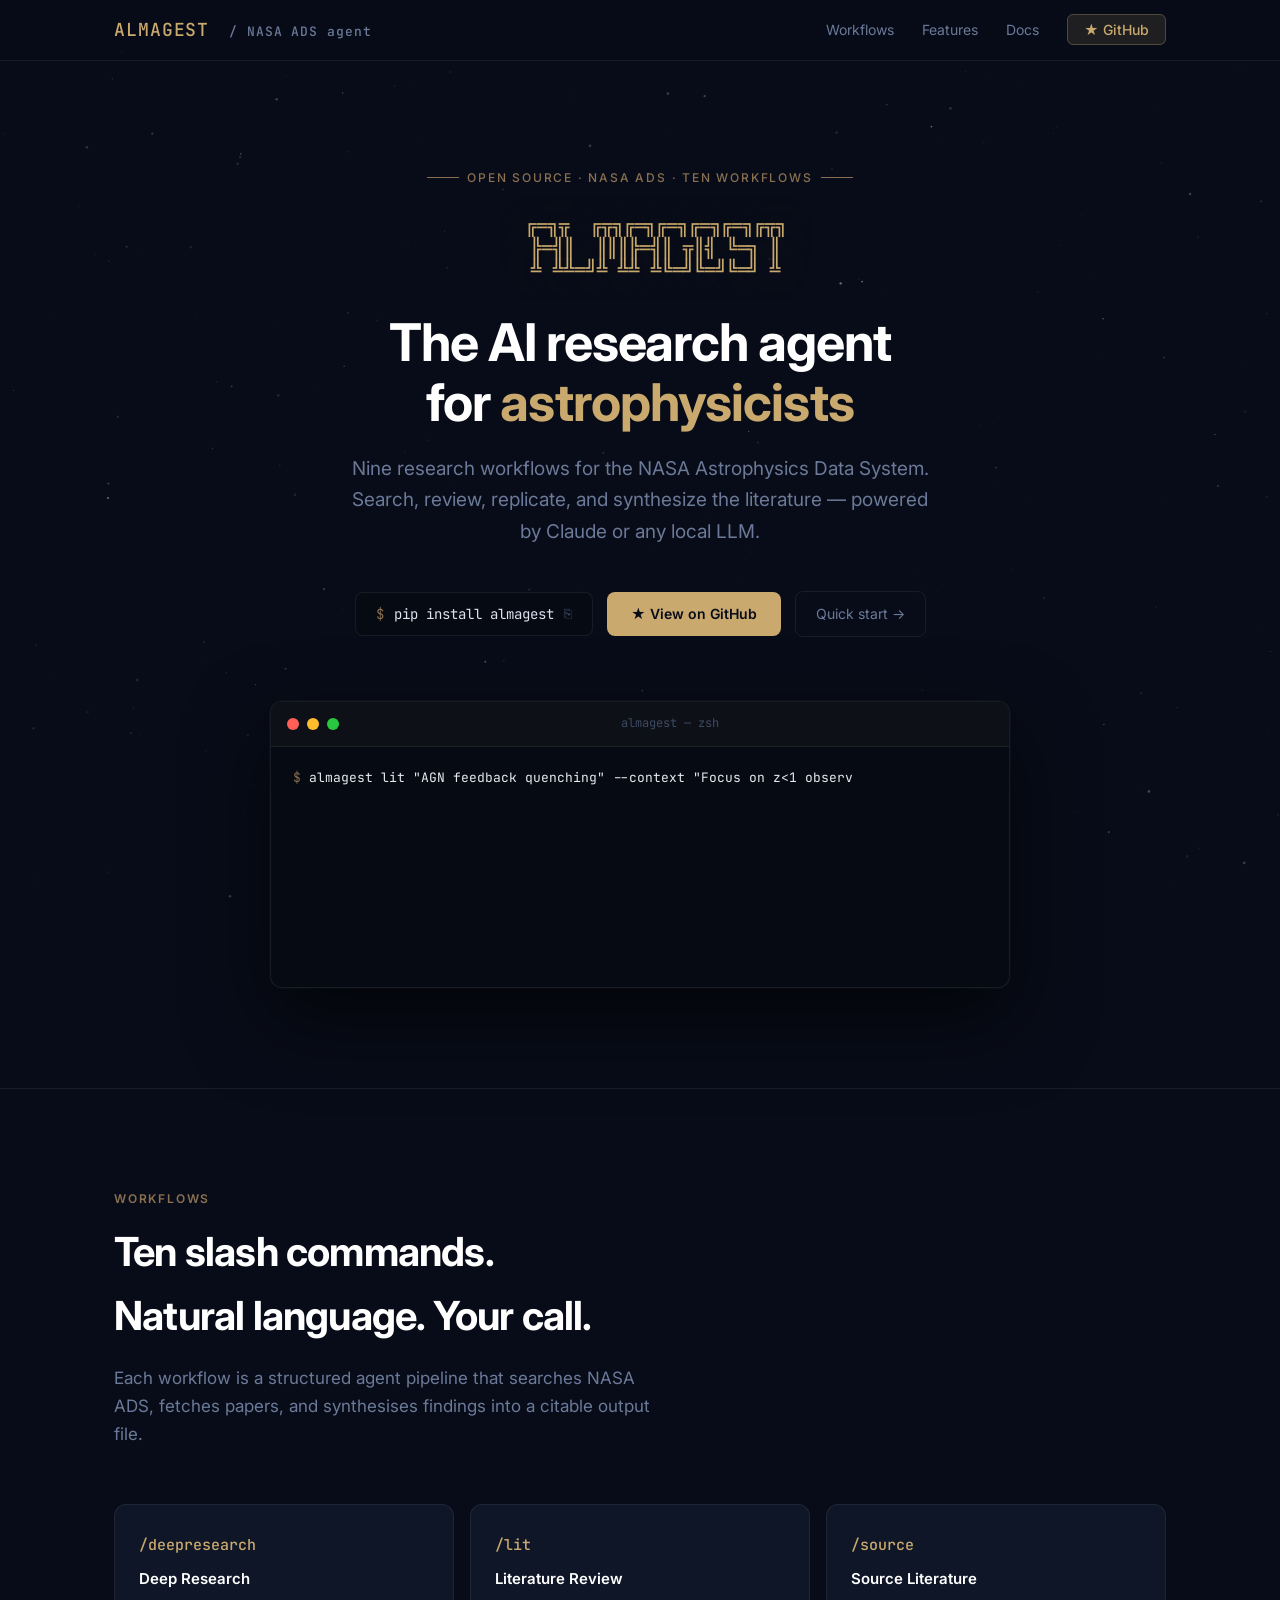
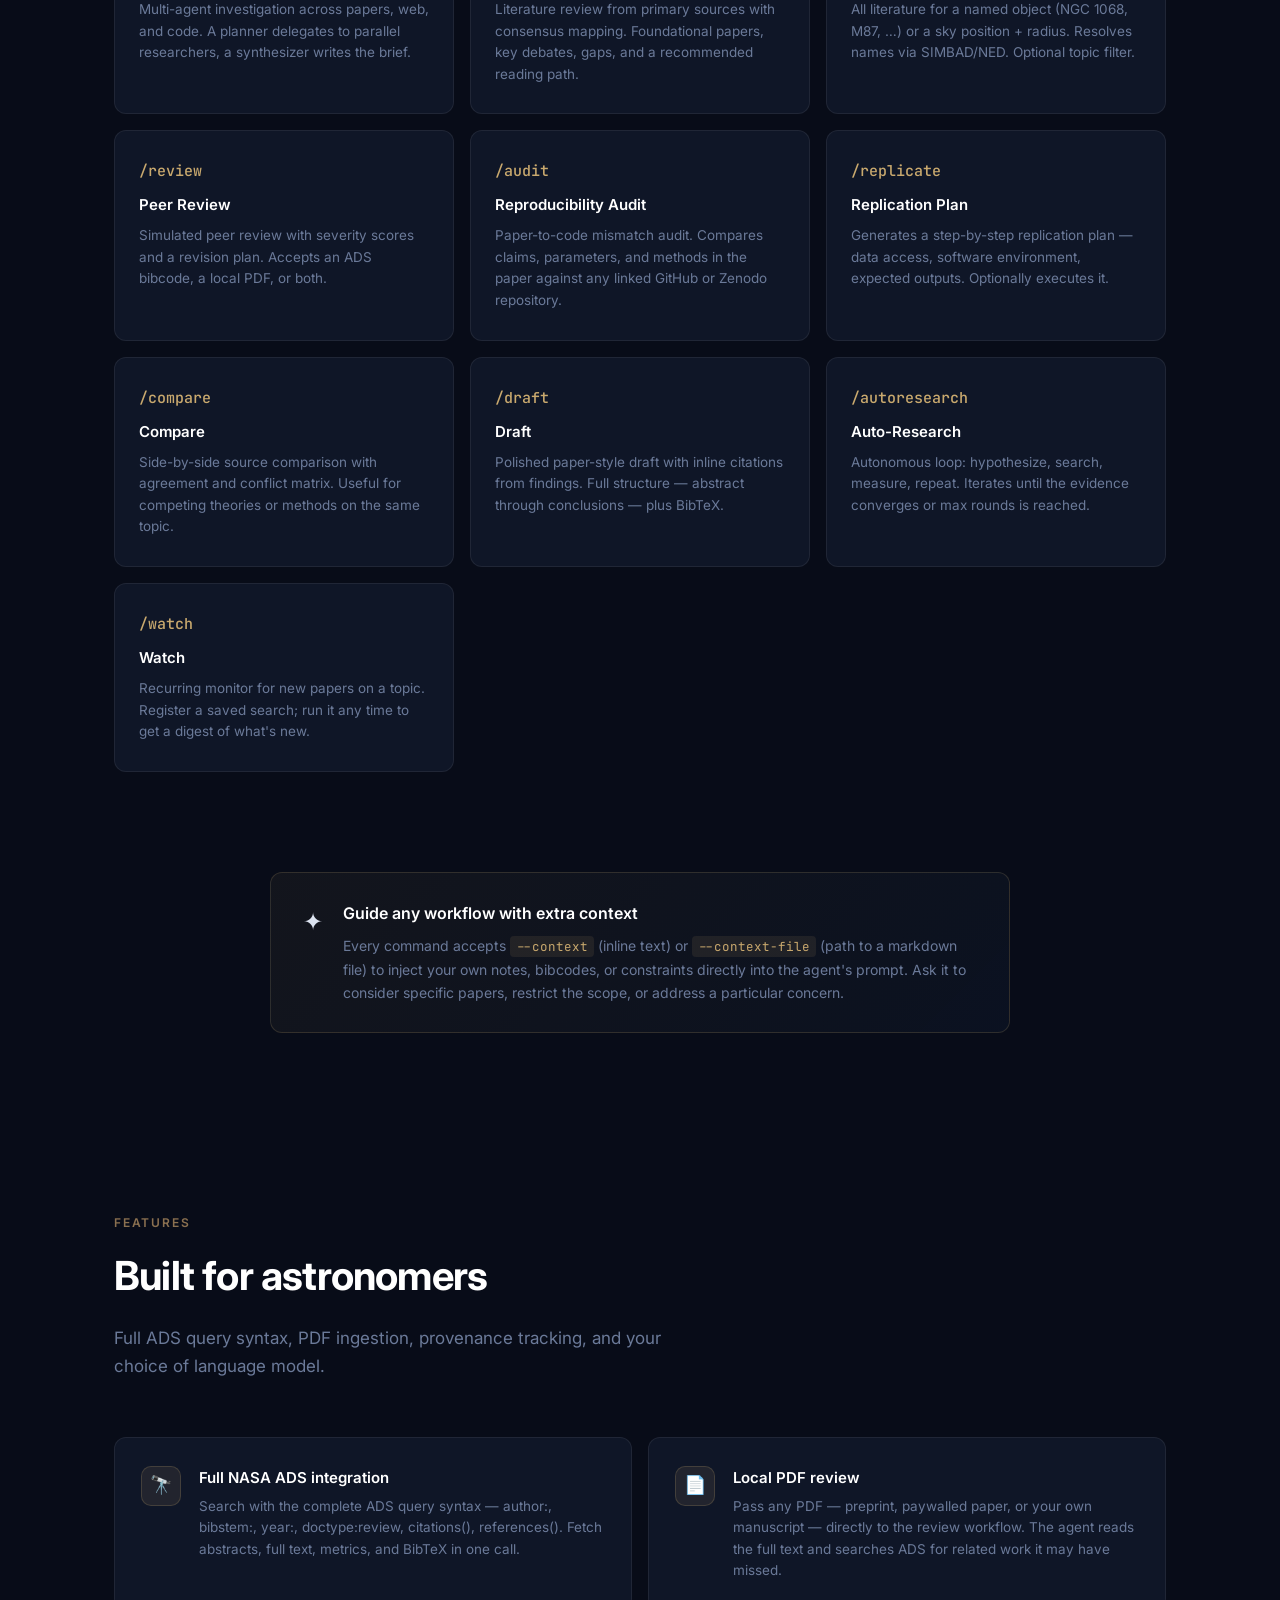
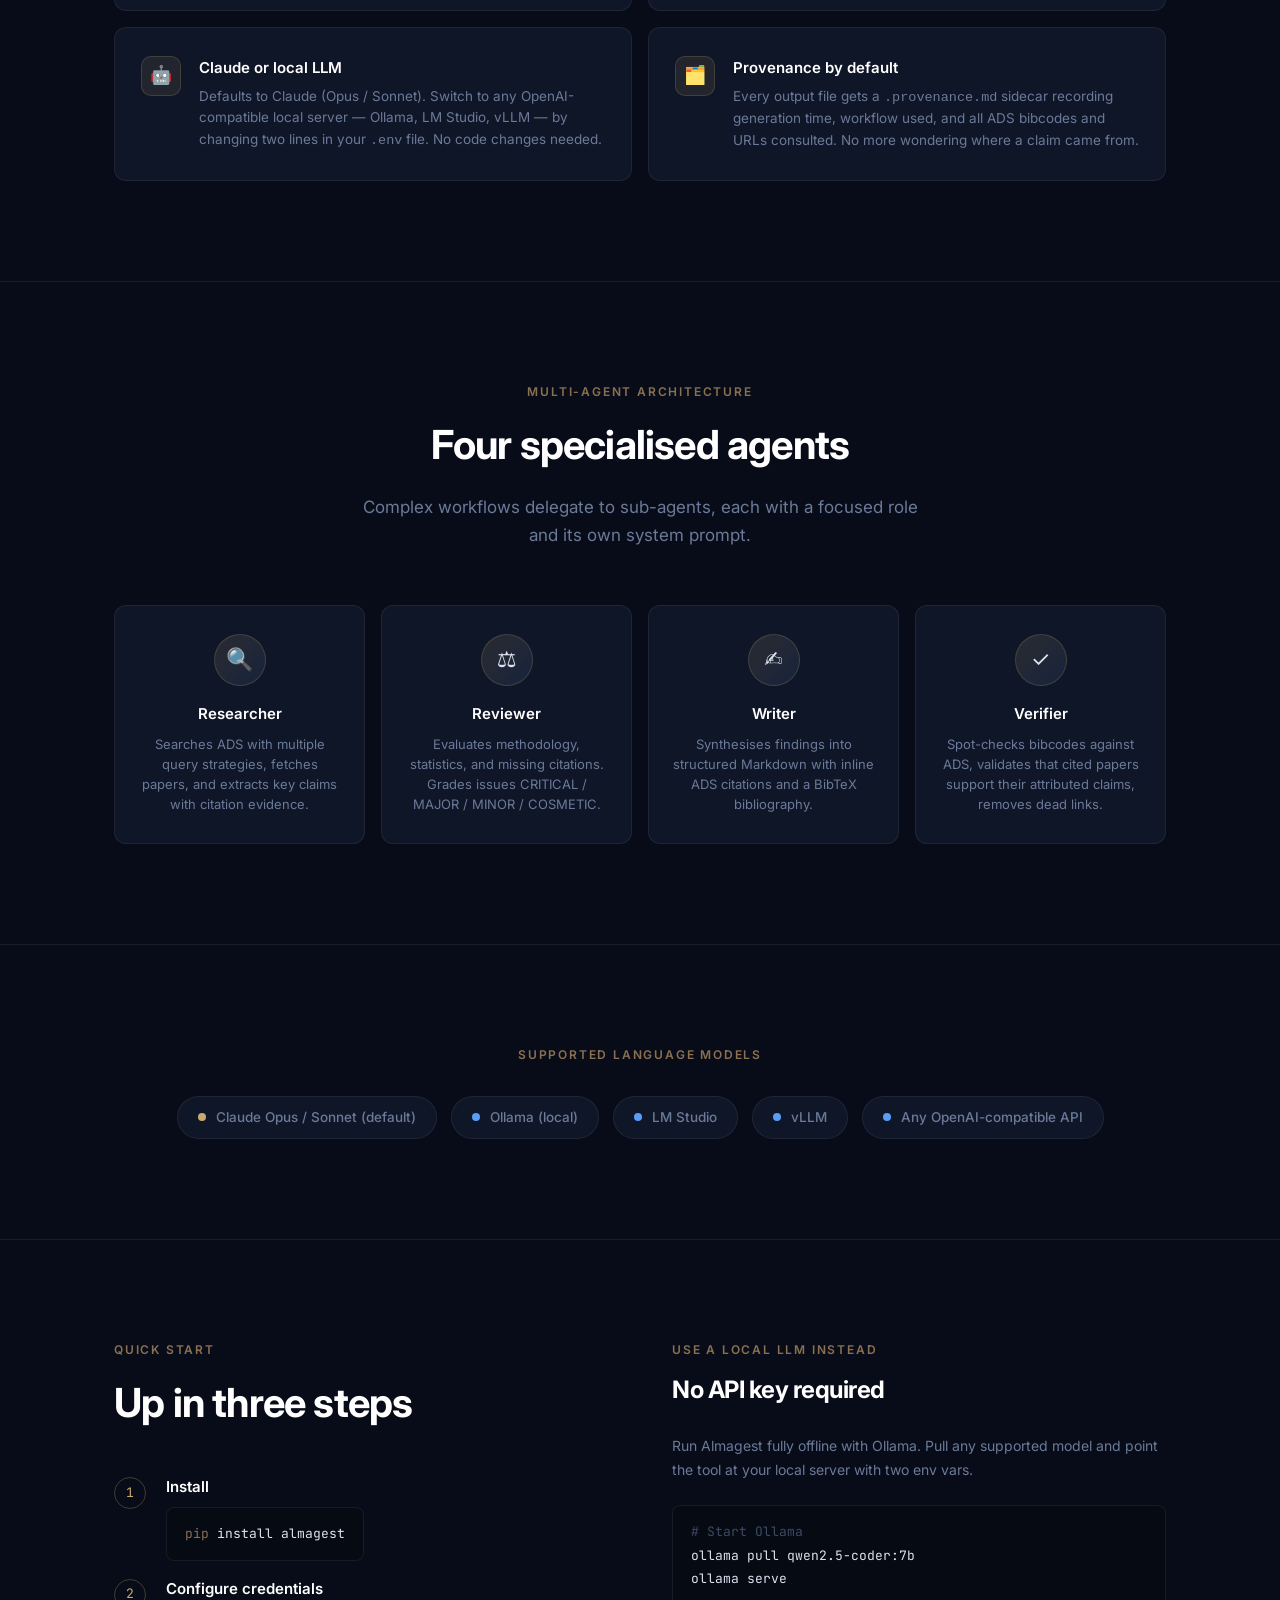
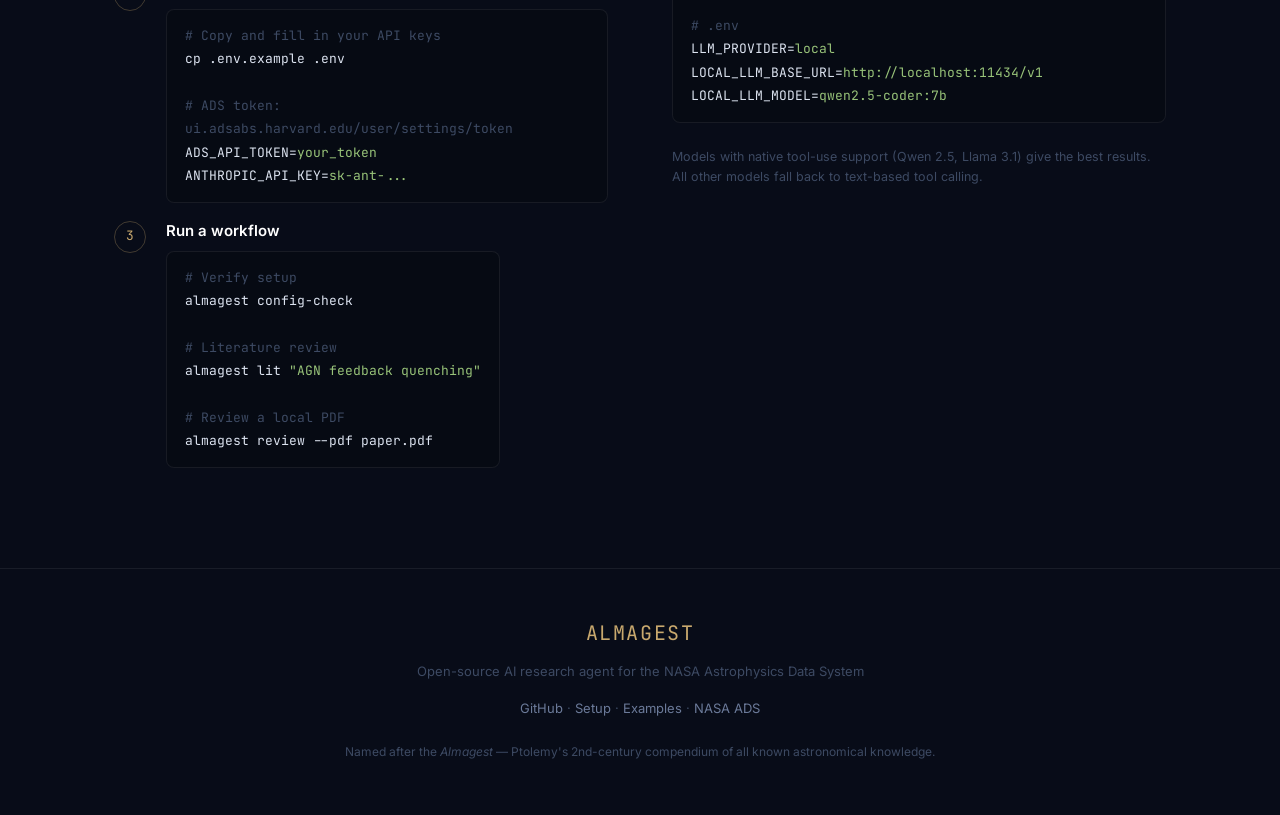
==== commit 6dbb4772: "Add docs page and link from landing page nav" ====
--- a/docs/index.html
+++ b/docs/index.html
@@ -649,7 +649,7 @@
       <ul class="nav-links">
         <li><a href="#workflows">Workflows</a></li>
         <li><a href="#features">Features</a></li>
-        <li><a href="#quickstart">Quick start</a></li>
+        <li><a href="docs.html">Docs</a></li>
         <li><a href="https://github.com/jkbarrerab/almagest" class="btn-nav">★ GitHub</a></li>
       </ul>
     </div>
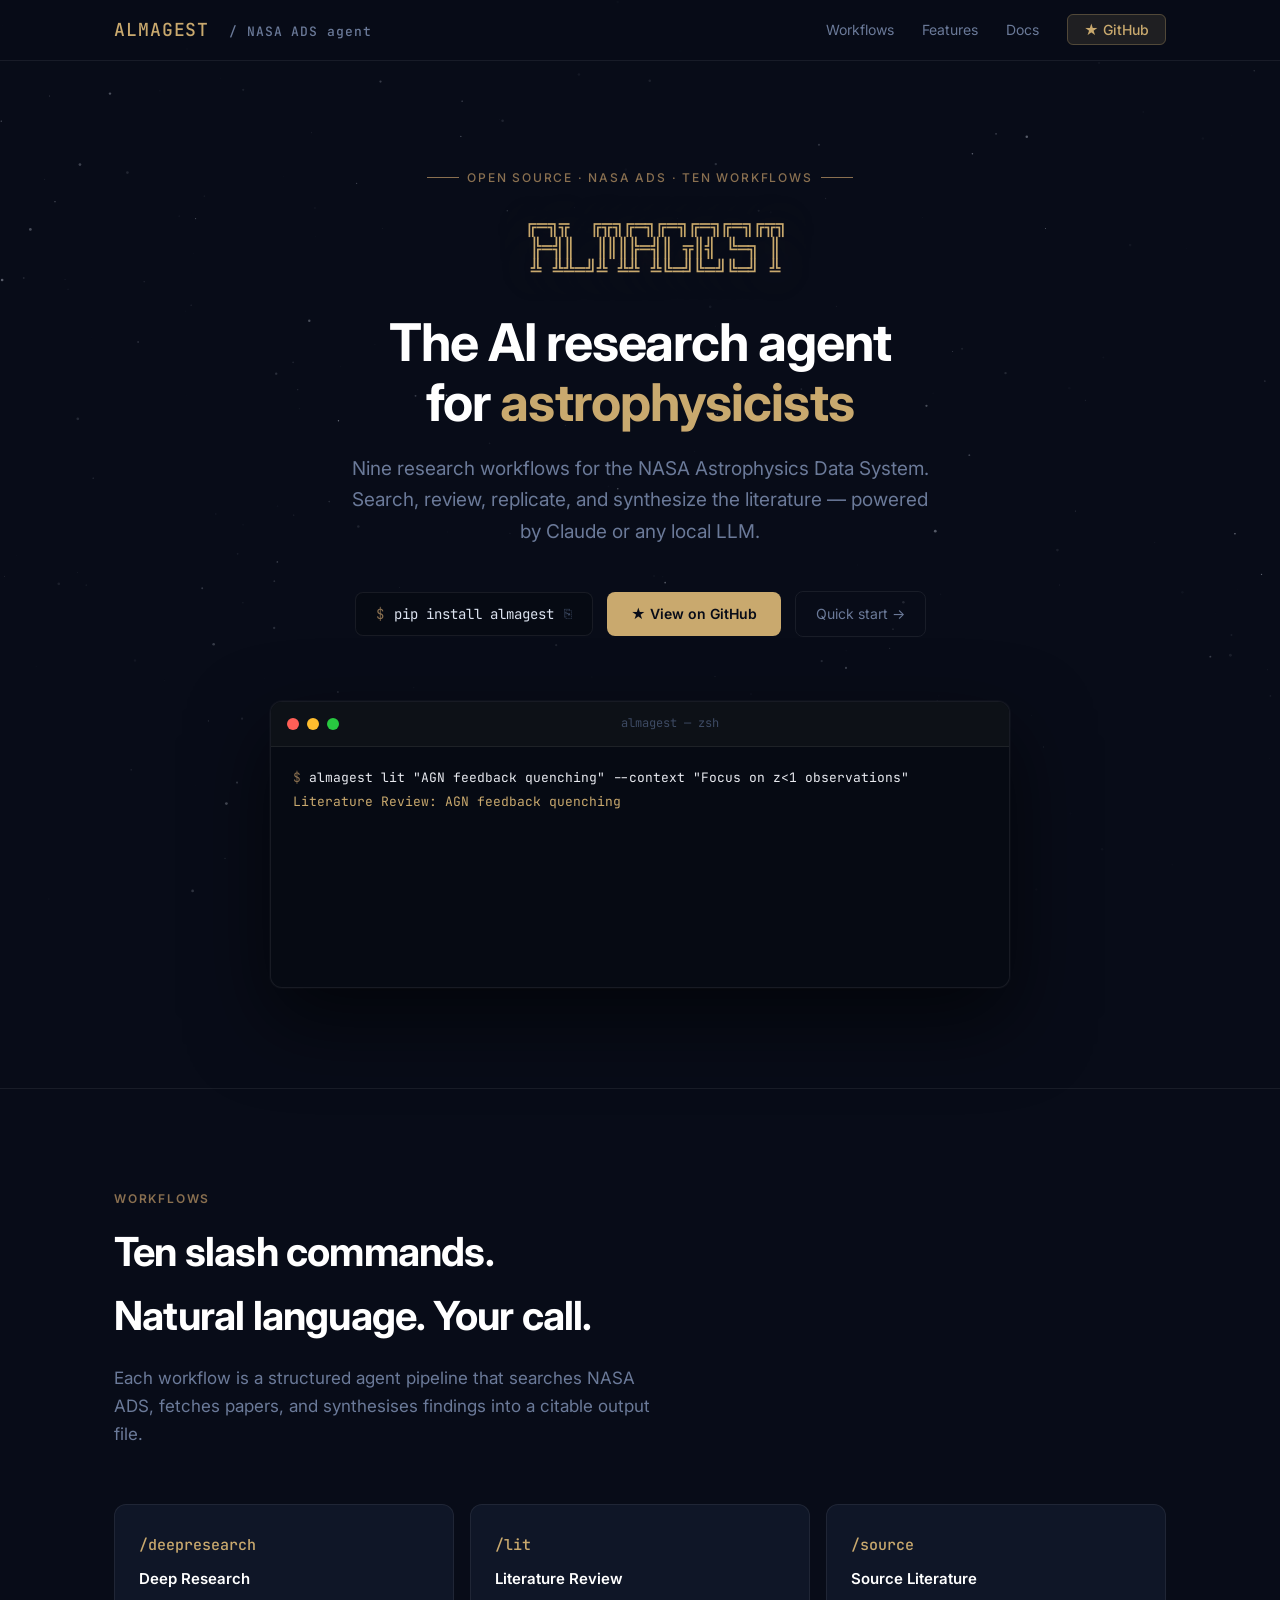
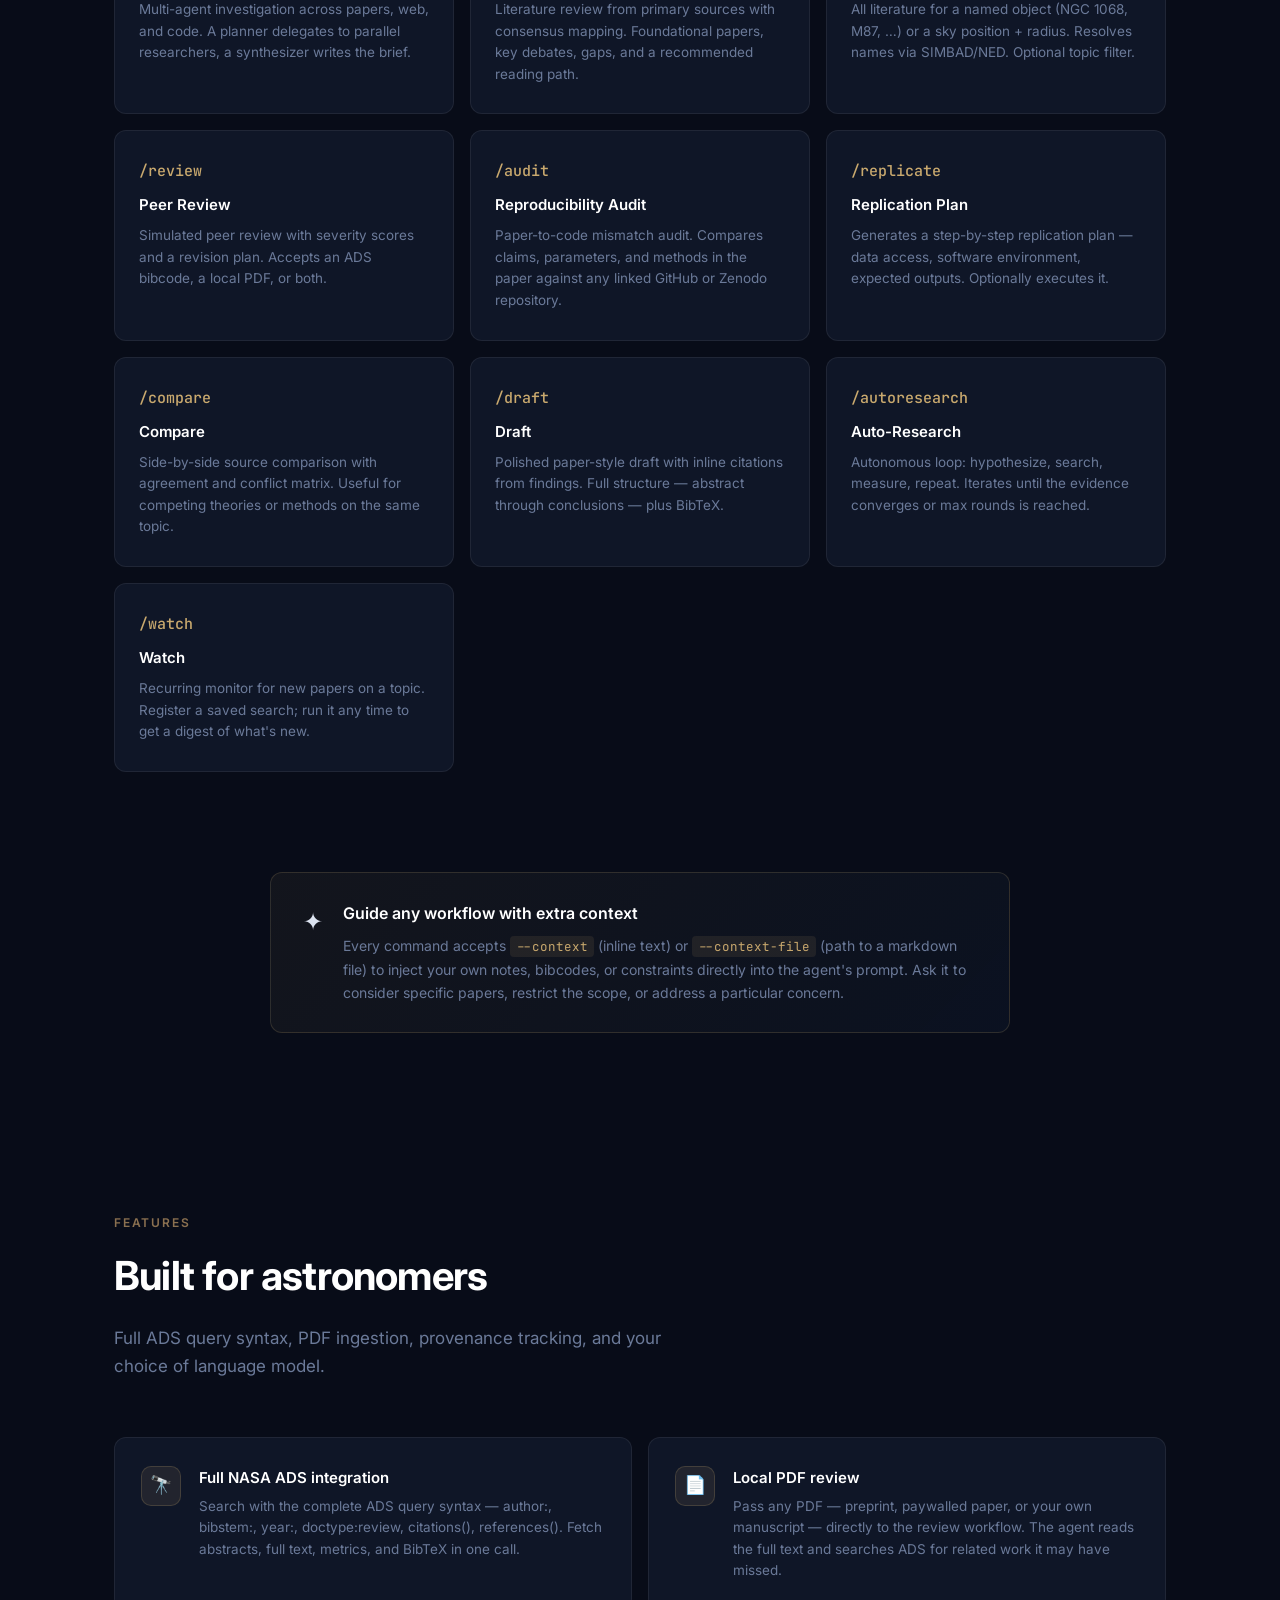
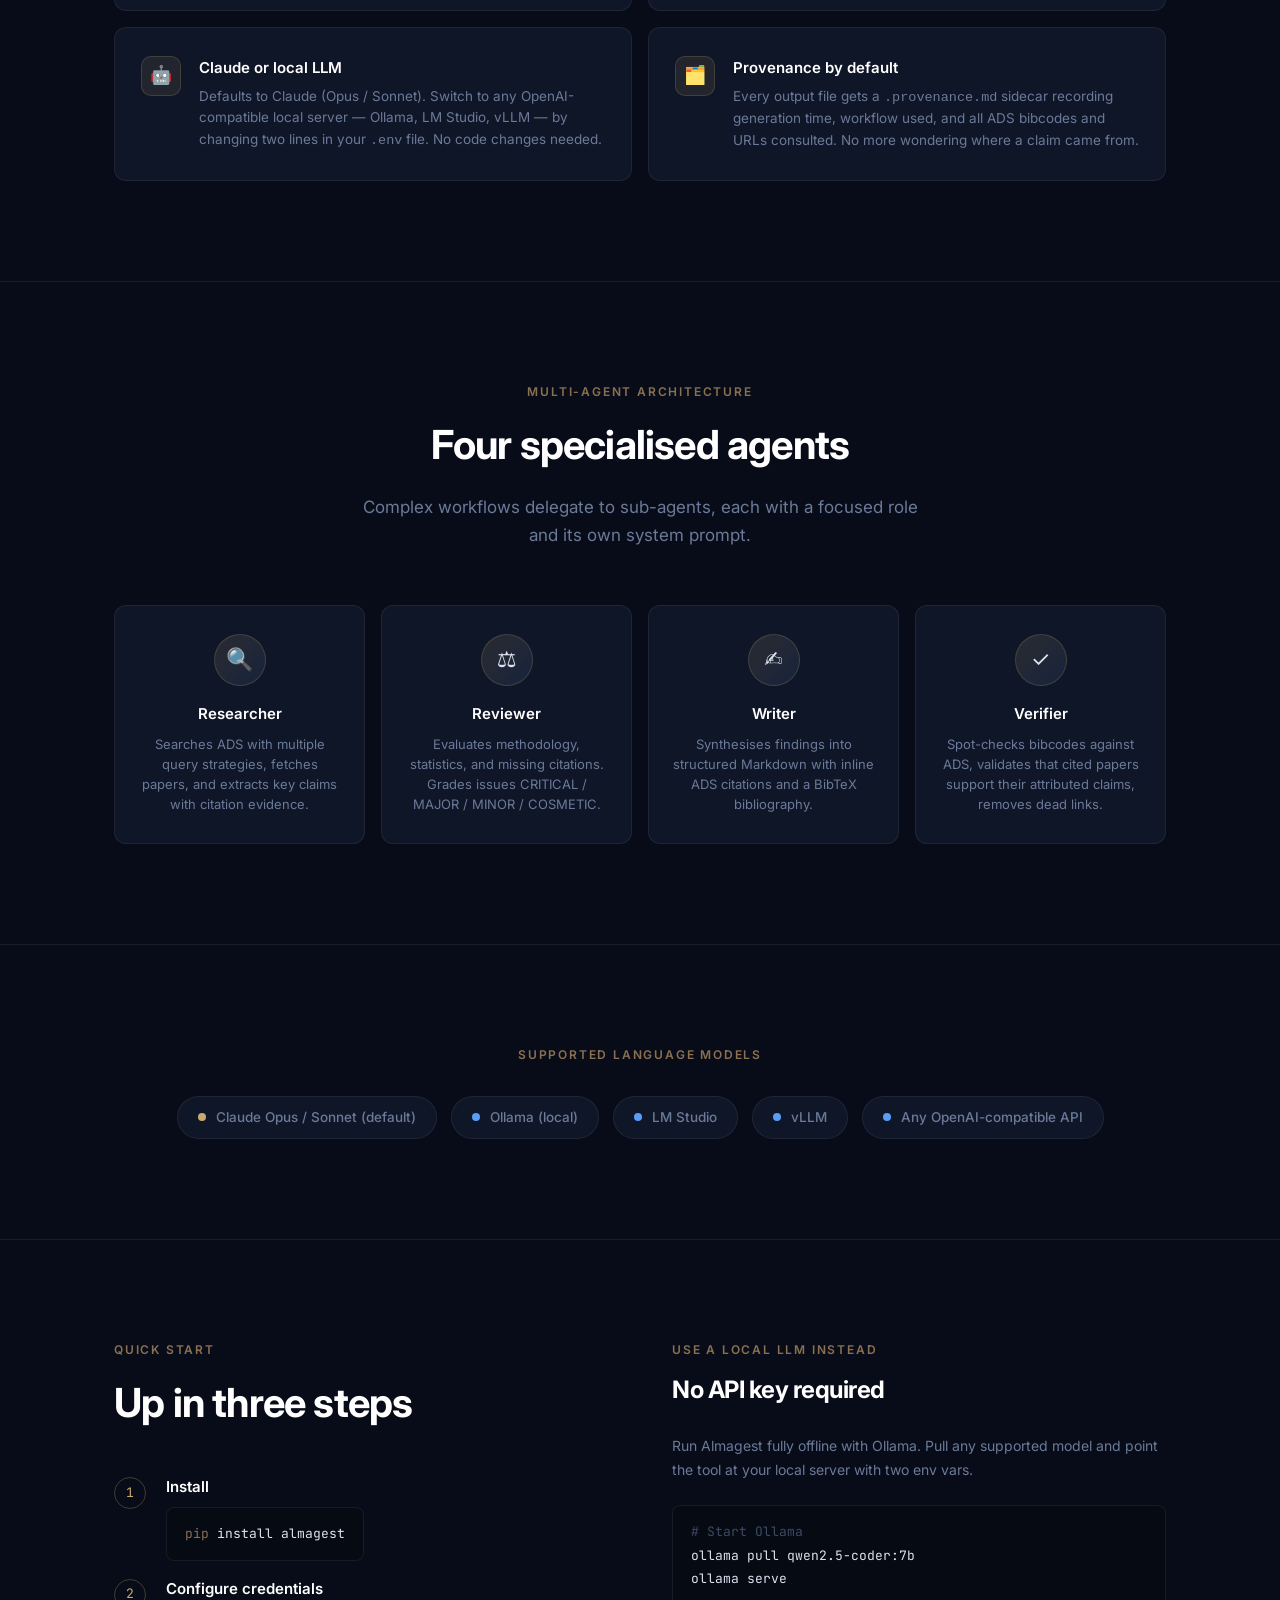
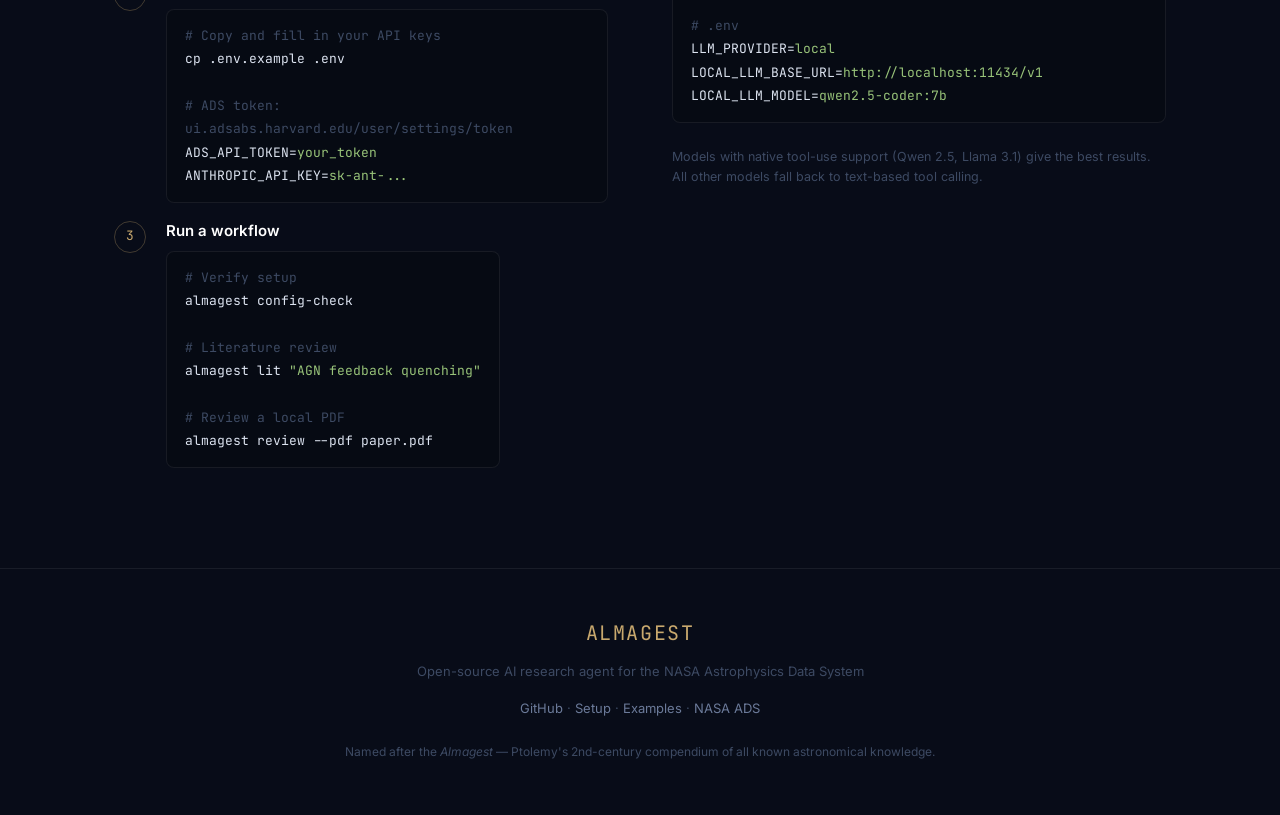
==== commit a04ce074: "Add docs page and link from landing page nav" ====
--- a/docs/index.html
+++ b/docs/index.html
@@ -649,7 +649,7 @@
       <ul class="nav-links">
         <li><a href="#workflows">Workflows</a></li>
         <li><a href="#features">Features</a></li>
-        <li><a href="docs.html">Docs</a></li>
+        <li><a href="docs/">Docs</a></li>
         <li><a href="https://github.com/jkbarrerab/almagest" class="btn-nav">★ GitHub</a></li>
       </ul>
     </div>
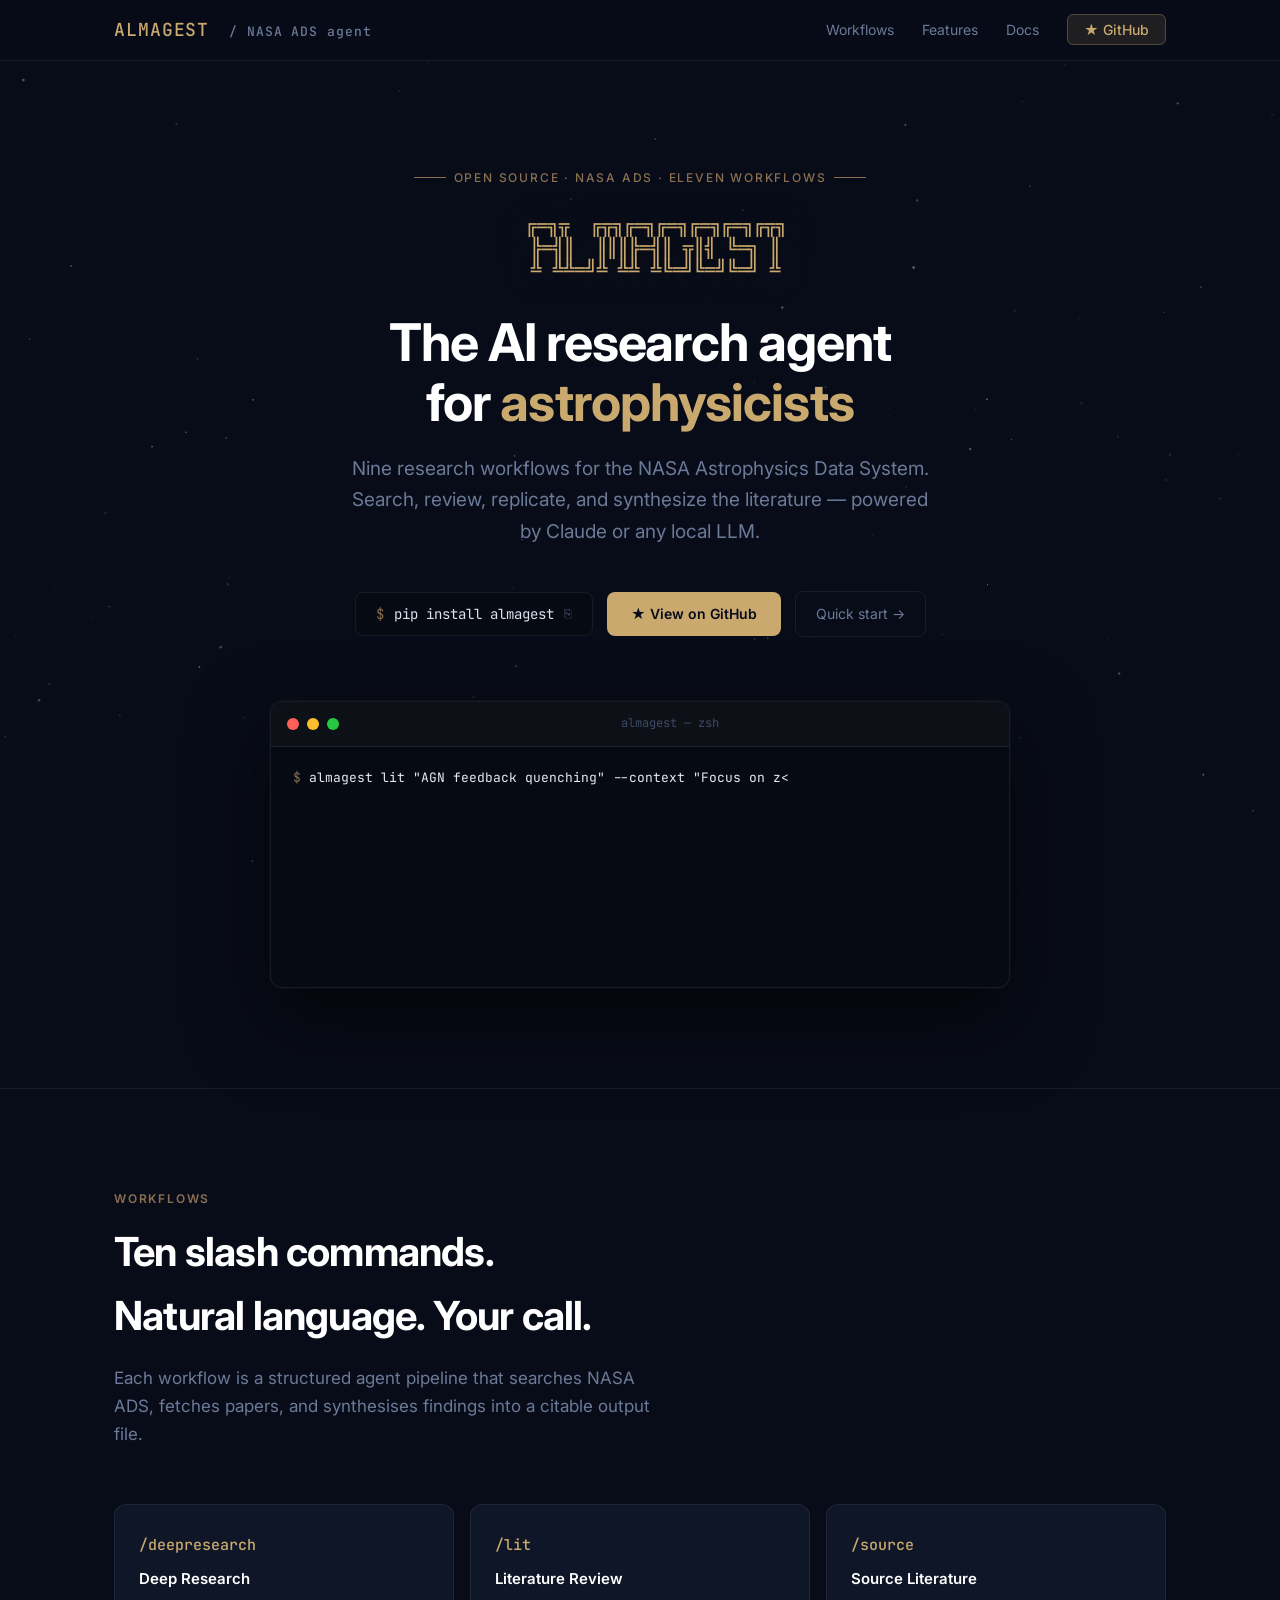
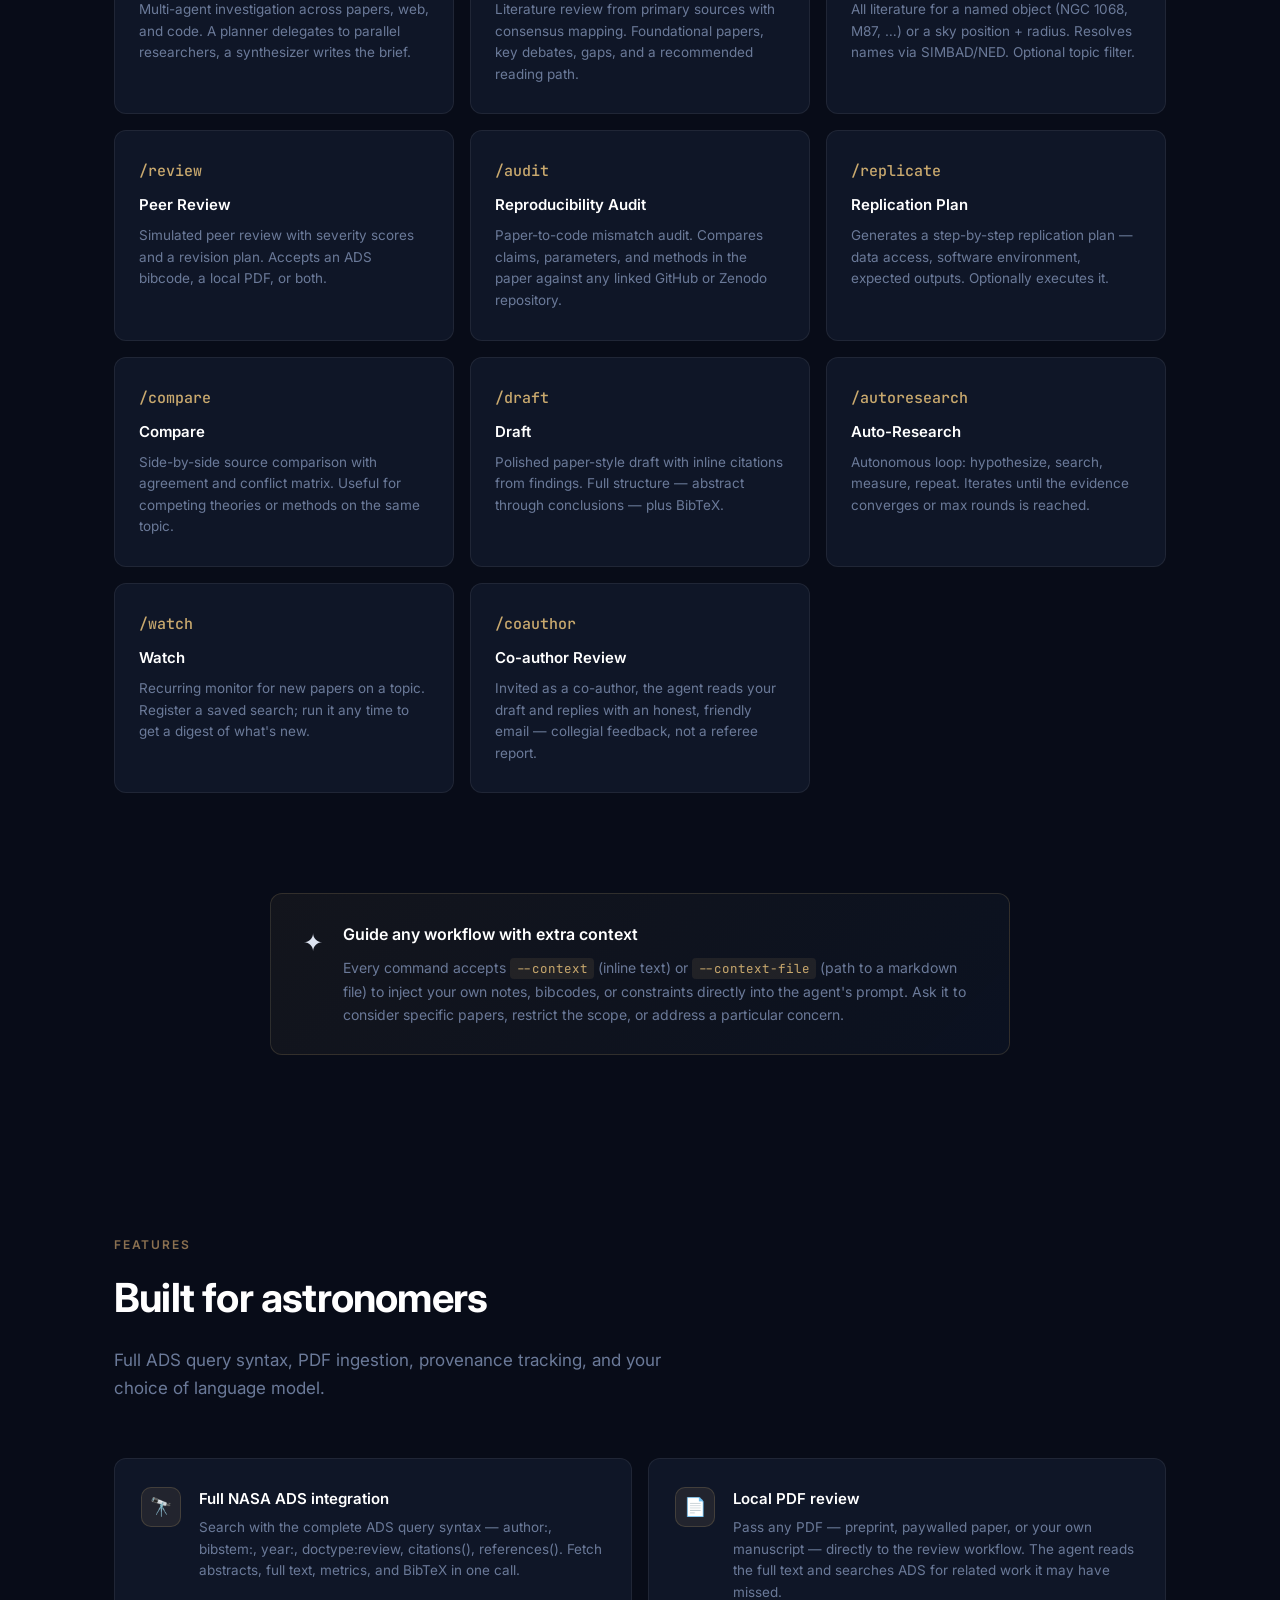
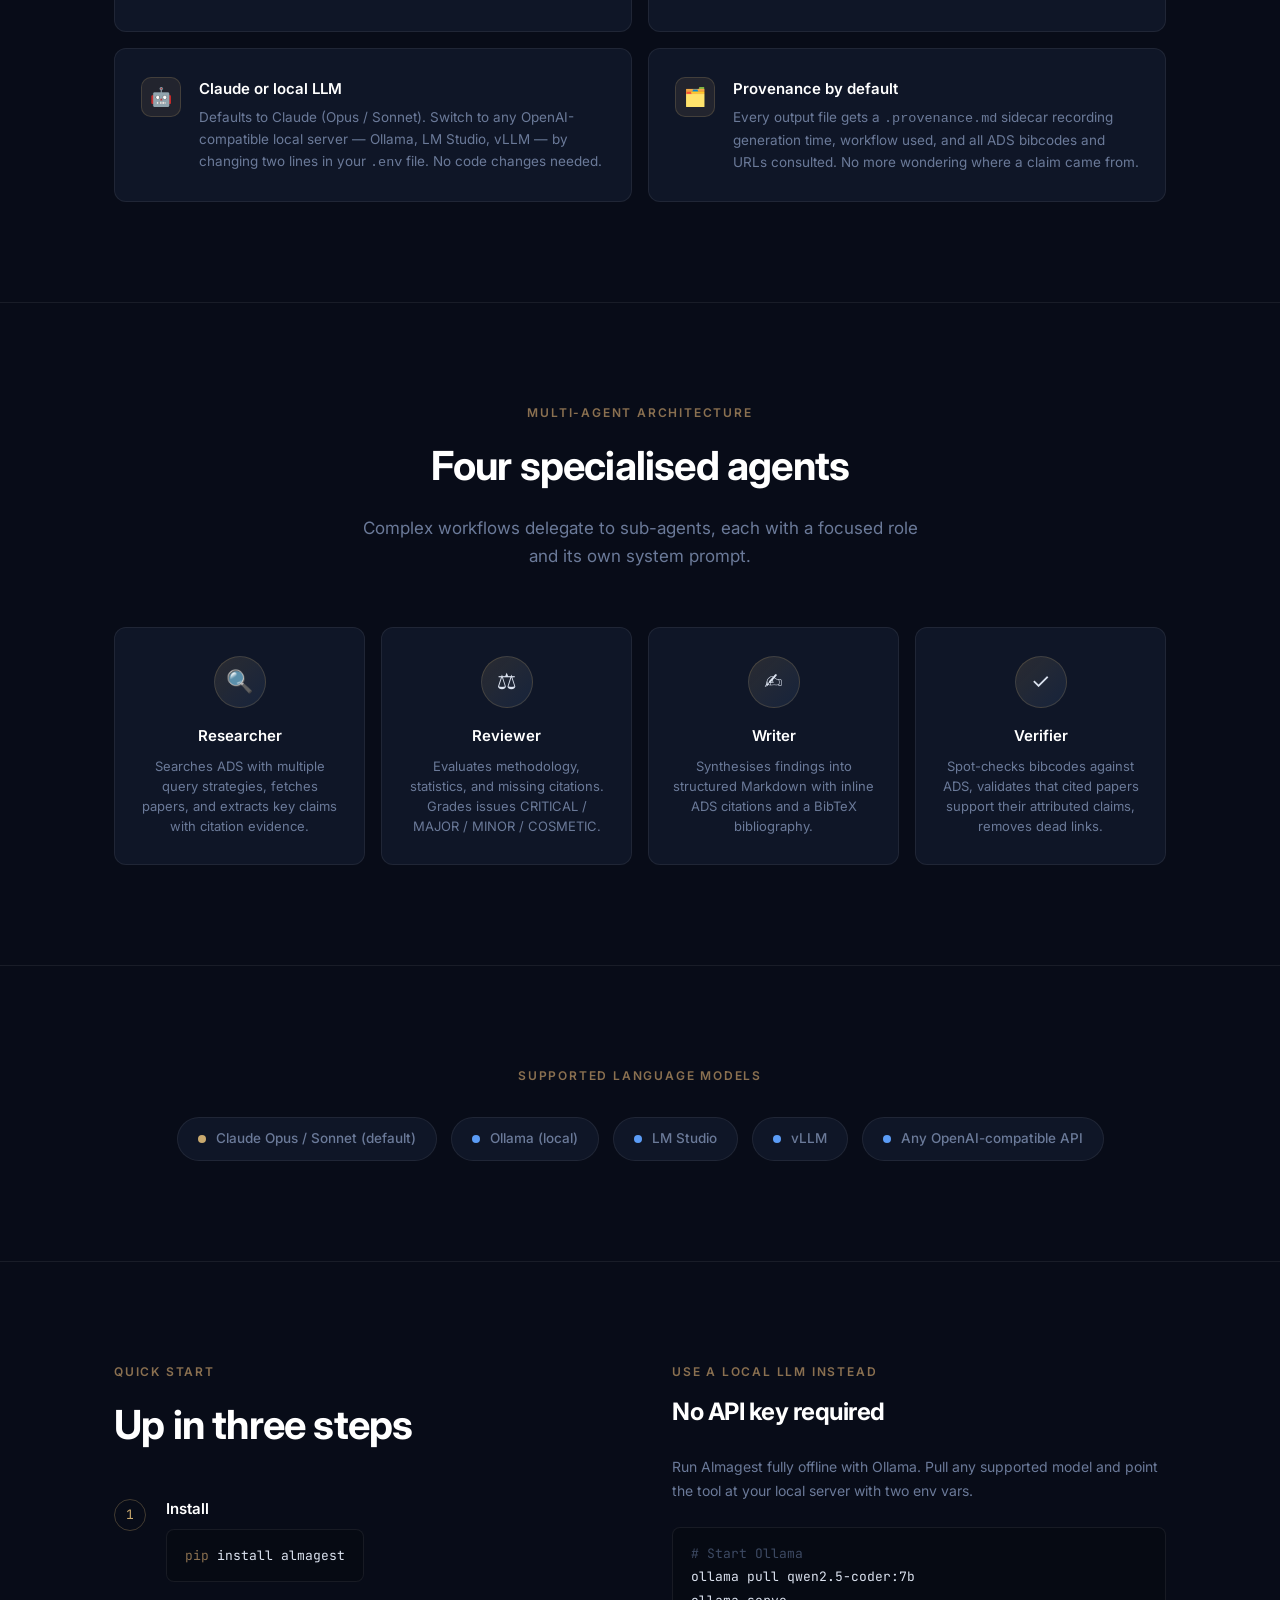
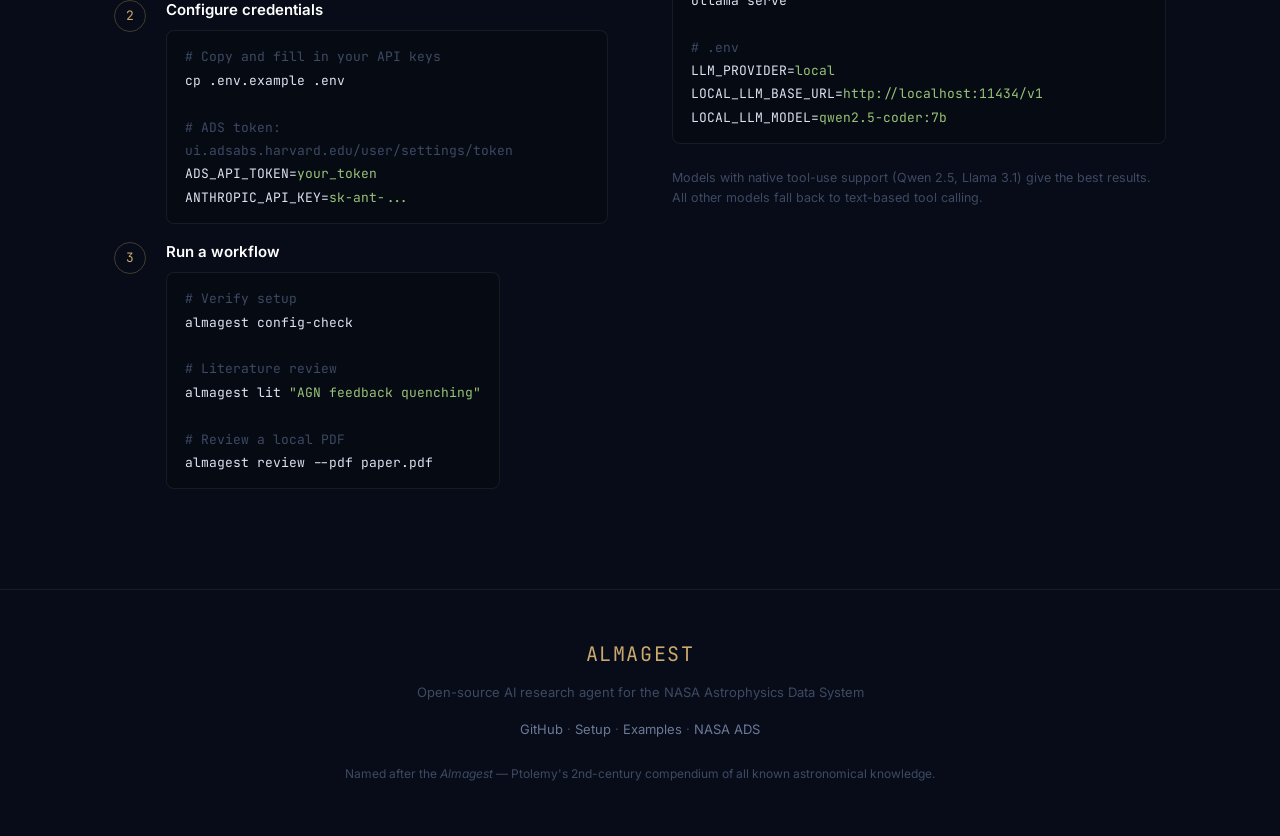
==== commit 0c3cd36e: "docs: add coauthor workflow to landing page and docs site" ====
--- a/docs/index.html
+++ b/docs/index.html
@@ -4,7 +4,7 @@
   <meta charset="UTF-8" />
   <meta name="viewport" content="width=device-width, initial-scale=1.0" />
   <title>Almagest — AI Research Agent for NASA ADS</title>
-  <meta name="description" content="Open-source AI research agent for NASA Astrophysics Data System. Ten research workflows powered by Claude or any local LLM." />
+  <meta name="description" content="Open-source AI research agent for NASA Astrophysics Data System. Eleven research workflows powered by Claude or any local LLM." />
 
   <!-- Fonts -->
   <link rel="preconnect" href="https://fonts.googleapis.com" />
@@ -658,7 +658,7 @@
   <!-- ─── Hero ────────────────────────────────────────────────── -->
   <section class="hero">
     <div class="container">
-      <div class="hero-eyebrow">Open source · NASA ADS · Ten workflows</div>
+      <div class="hero-eyebrow">Open source · NASA ADS · Eleven workflows</div>
 
       <pre class="ascii-logo">   ╔═╗╦  ╔╦╗╔═╗╔═╗╔═╗╔═╗╔╦╗
    ╠═╣║  ║║║╠═╣║ ╦║╣ ╚═╗ ║
@@ -759,6 +759,11 @@
           <div class="workflow-cmd">/watch</div>
           <h3>Watch</h3>
           <p>Recurring monitor for new papers on a topic. Register a saved search; run it any time to get a digest of what's new.</p>
+        </div>
+        <div class="workflow-card fade-up">
+          <div class="workflow-cmd">/coauthor</div>
+          <h3>Co-author Review</h3>
+          <p>Invited as a co-author, the agent reads your draft and replies with an honest, friendly email — collegial feedback, not a referee report.</p>
         </div>
       </div>
     </div>
